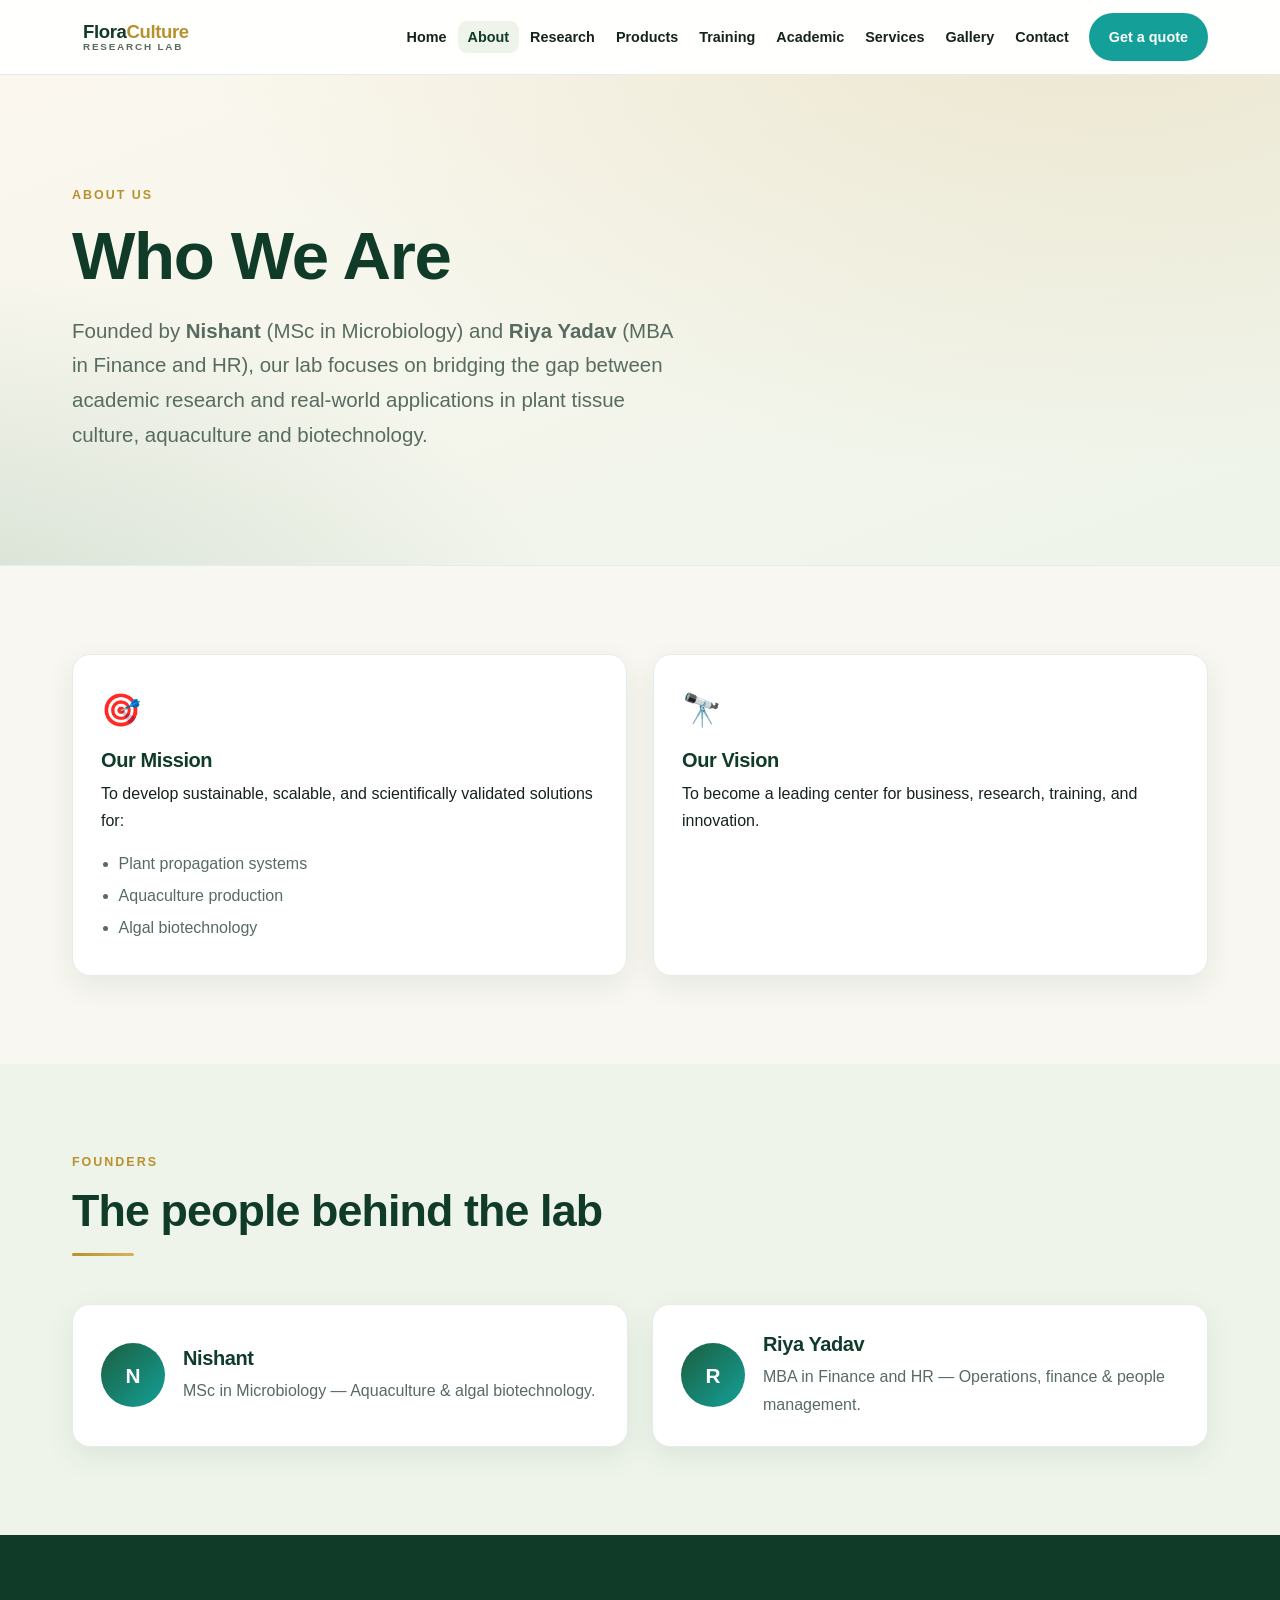
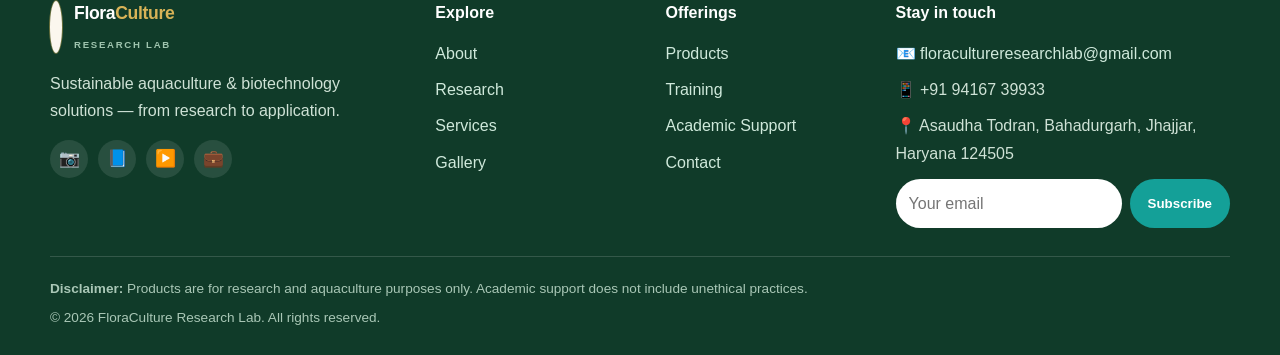
==== about.html @ 86d14cd9 "Updated home page with carousel" ====
<!doctype html>
<html lang="en">
<head>
  <meta charset="utf-8" />
  <meta name="viewport" content="width=device-width, initial-scale=1" />
  <title>About — FloraCulture Research Lab</title>
  <meta name="description" content="Founded by Nishant (MSc Microbiology) and Riya Yadav (MBA in Finance and HR), FloraCulture Research Lab bridges academic research and real-world applications." />
  <link rel="icon" href="assets/img/favicon-64.png" type="image/png" />
  <link rel="apple-touch-icon" href="assets/img/apple-touch-icon.png" />
  <link rel="stylesheet" href="assets/css/styles.css" />
</head>
<body>
  <a class="skip-link" href="#main">Skip to content</a>

  <header class="site-header">
    <div class="container nav">
      <a class="brand" href="index.html">
        <img class="brand-logo" src="assets/img/logo-mark.png" alt="" />
        <span class="brand-text">
          <span class="bt-name">Flora<em>Culture</em></span>
          <span class="bt-sub">Research Lab</span>
        </span>
      </a>
      <div class="nav-right">
        <ul class="nav-links" id="nav-links">
          <li><a href="index.html">Home</a></li>
          <li><a class="active" href="about.html">About</a></li>
          <li><a href="research.html">Research</a></li>
          <li><a href="products.html">Products</a></li>
          <li><a href="training.html">Training</a></li>
          <li><a href="academic.html">Academic</a></li>
          <li><a href="services.html">Services</a></li>
          <li><a href="gallery.html">Gallery</a></li>
          <li><a href="contact.html">Contact</a></li>
        </ul>
        <a class="btn nav-cta" href="contact.html?subject=Services%20inquiry">Get a quote</a>
        <button class="nav-toggle" aria-label="Toggle menu" aria-expanded="false" aria-controls="nav-links">☰</button>
      </div>
    </div>
  </header>

  <main id="main">
    <section class="hero">
      <div class="container">
        <p class="eyebrow">About Us</p>
        <h1>Who We Are</h1>
        <p class="lead">
          Founded by <strong>Nishant</strong> (MSc in Microbiology) and <strong>Riya Yadav</strong> (MBA in Finance and HR),
          our lab focuses on bridging the gap between academic research and real-world applications
          in plant tissue culture, aquaculture and biotechnology.
        </p>
      </div>
    </section>

    <section class="section">
      <div class="container">
        <div class="grid cols-2">
          <div class="card">
            <div class="ico">🎯</div>
            <h3>Our Mission</h3>
            <p>To develop sustainable, scalable, and scientifically validated solutions for:</p>
            <ul>
              <li>Plant propagation systems</li>
              <li>Aquaculture production</li>
              <li>Algal biotechnology</li>
            </ul>
          </div>
          <div class="card">
            <div class="ico">🔭</div>
            <h3>Our Vision</h3>
            <p>To become a leading center for business, research, training, and innovation.</p>
          </div>
        </div>
      </div>
    </section>

    <section class="section alt">
      <div class="container">
        <div class="section-head"><p class="eyebrow">Founders</p><h2>The people behind the lab</h2></div>
        <div class="founders">
          <div class="card founder">
            <div class="avatar">N</div>
            <div><h3 class="mt0">Nishant</h3><p style="margin:0;color:var(--muted)">MSc in Microbiology — Aquaculture &amp; algal biotechnology.</p></div>
          </div>
          <div class="card founder">
            <div class="avatar">R</div>
            <div><h3 class="mt0">Riya Yadav</h3><p style="margin:0;color:var(--muted)">MBA in Finance and HR — Operations, finance &amp; people management.</p></div>
          </div>
        </div>
      </div>
    </section>
  </main>

  <footer class="site-footer">
    <div class="container footer-grid">
      <div>
        <a class="footer-logo" href="index.html">
          <img src="assets/img/logo-mark.png" alt="" />
          <span>
            <span class="bt-name">Flora<em>Culture</em></span><br />
            <span class="bt-sub">Research Lab</span>
          </span>
        </a>
        <p style="margin-top:14px;max-width:320px">Sustainable aquaculture &amp; biotechnology solutions — from research to application.</p>
        <div class="socials">
          <a href="#" aria-label="Instagram" title="Instagram">📷</a>
          <a href="#" aria-label="Facebook" title="Facebook">📘</a>
          <a href="#" aria-label="YouTube" title="YouTube">▶️</a>
          <a href="#" aria-label="LinkedIn" title="LinkedIn">💼</a>
        </div>
      </div>
      <div>
        <h4>Explore</h4>
        <ul>
          <li><a href="about.html">About</a></li>
          <li><a href="research.html">Research</a></li>
          <li><a href="services.html">Services</a></li>
          <li><a href="gallery.html">Gallery</a></li>
        </ul>
      </div>
      <div>
        <h4>Offerings</h4>
        <ul>
          <li><a href="products.html">Products</a></li>
          <li><a href="training.html">Training</a></li>
          <li><a href="academic.html">Academic Support</a></li>
          <li><a href="contact.html">Contact</a></li>
        </ul>
      </div>
      <div>
        <h4>Stay in touch</h4>
        <ul>
          <li>📧 <a href="mailto:floracultureresearchlab@gmail.com">floracultureresearchlab@gmail.com</a></li>
          <li>📱 +91 94167 39933</li>
          <li>📍 Asaudha Todran, Bahadurgarh, Jhajjar, Haryana 124505</li>
        </ul>
        <form class="newsletter" onsubmit="return false">
          <input type="email" placeholder="Your email" aria-label="Email for newsletter" />
          <button type="submit">Subscribe</button>
        </form>
      </div>
    </div>
    <div class="container disclaimer">
      <p><strong>Disclaimer:</strong> Products are for research and aquaculture purposes only. Academic support does not include unethical practices.</p>
      <p>© <span id="year">2026</span> FloraCulture Research Lab. All rights reserved.</p>
    </div>
  </footer>

  <script src="assets/js/main.js"></script>
</body>
</html>
---- assets/css/styles.css ----
/* FloraCulture Research Lab — shared stylesheet.
   Theme driven by CSS custom properties below — change colors in one place. */

:root {
  --green: #1b5e3f;
  --green-dark: #103b29;
  --teal: #14a098;
  --teal-dark: #0b6e70;
  --lime: #7fb069;
  --gold: #b8912f;
  --gold-light: #d8b357;
  --cream: #fbf7ee;
  --sand: #f8f7f1;
  --card: #ffffff;
  --ink: #16221c;
  --muted: #586b60;
  --line: #e4ede7;
  --accent-soft: #eef4ea;
  --shadow: 0 10px 30px rgba(16, 59, 41, .08);
  --shadow-lg: 0 24px 60px rgba(16, 59, 41, .14);
  --radius: 18px;
  --radius-pill: 999px;
  --maxw: 1180px;
  --font: -apple-system, BlinkMacSystemFont, "Segoe UI", Roboto, Helvetica, Arial,
    "Apple Color Emoji", "Segoe UI Emoji", sans-serif;
}

* { box-sizing: border-box; }
html { scroll-behavior: smooth; }
body {
  margin: 0; font-family: var(--font); color: var(--ink); background: var(--sand);
  line-height: 1.7; -webkit-font-smoothing: antialiased;
}
img { max-width: 100%; display: block; }
a { color: var(--teal-dark); }

h1, h2, h3 { line-height: 1.12; color: var(--green-dark); margin: 0 0 .5em; letter-spacing: -.02em; }
h1 { font-size: clamp(2.3rem, 5.5vw, 4.2rem); font-weight: 800; }
h2 { font-size: clamp(1.8rem, 3.6vw, 2.8rem); font-weight: 800; }
h3 { font-size: 1.25rem; font-weight: 700; }
p { margin: 0 0 1rem; }

.container { width: 100%; max-width: var(--maxw); margin: 0 auto; padding: 0 22px; }

/* ---------- Header / Nav ---------- */
.site-header {
  position: sticky; top: 0; z-index: 50;
  background: rgba(255,255,255,.9); backdrop-filter: saturate(180%) blur(10px);
  border-bottom: 1px solid var(--line);
}
.nav { display: flex; align-items: center; justify-content: space-between; min-height: 74px; gap: 16px; }
.brand { min-width: 0; }
.brand-text { min-width: 0; }
.brand { display: flex; align-items: center; gap: 11px; font-weight: 800;
  color: var(--green-dark); text-decoration: none; font-size: 1.2rem; letter-spacing: -.02em; }
.brand .logo {
  width: 38px; height: 38px; border-radius: 11px;
  background: linear-gradient(135deg, var(--green), var(--teal));
  display: grid; place-items: center; color: #fff; font-size: 1.2rem;
}
.brand-logo { height: 54px; width: auto; display: block; flex: none; }
.brand-text { display: flex; flex-direction: column; line-height: 1.05; }
.brand-text .bt-name { font-size: 1.16rem; font-weight: 800; color: var(--green-dark); letter-spacing: -.02em; }
.brand-text .bt-name em { font-style: normal; color: var(--gold); }
.brand-text .bt-sub { font-size: .62rem; font-weight: 700; letter-spacing: .18em;
  text-transform: uppercase; color: var(--muted); }
@media (max-width: 560px) {
  .brand-logo { height: 44px; }
  .brand-text .bt-name { font-size: 1rem; }
  .brand-text .bt-sub { font-size: .56rem; letter-spacing: .14em; }
}
@media (max-width: 380px) { .brand-text { display: none; } }
.footer-logo { display: flex; align-items: center; gap: 12px; text-decoration: none; }
.footer-logo img { height: 52px; width: auto; display: block; flex: none;
  background: var(--cream); border-radius: 50%; padding: 6px;
  box-shadow: 0 0 0 1px rgba(216,179,87,.45); }
.footer-logo .bt-name { font-size: 1.1rem; font-weight: 800; color: #fff; letter-spacing: -.02em; }
.footer-logo .bt-name em { font-style: normal; color: var(--gold-light); }
.footer-logo .bt-sub { font-size: .6rem; font-weight: 700; letter-spacing: .18em;
  text-transform: uppercase; color: #9fc4ae; }
.nav-right { display: flex; align-items: center; gap: 10px; flex-wrap: nowrap; }
.nav-links { display: flex; align-items: center; gap: 1px; list-style: none; margin: 0; padding: 0;
  flex-wrap: nowrap; white-space: nowrap; }
.nav-links a {
  text-decoration: none; color: var(--ink); font-weight: 600; font-size: .9rem;
  padding: 8px 10px; border-radius: 9px;
}
.nav-links a:hover { background: var(--accent-soft); color: var(--green-dark); }
.nav-links a.active { color: var(--green-dark); background: var(--accent-soft); }
.btn.nav-cta { display: inline-flex; padding: 10px 18px; font-size: .9rem; white-space: nowrap; }
.nav-toggle {
  display: none; border: 1px solid var(--line); background: #fff; border-radius: 10px;
  padding: 9px 11px; font-size: 1.2rem; cursor: pointer; line-height: 1;
}
@media (max-width: 1080px) {
  .nav-toggle { display: block; order: 3; }
  .nav-right { gap: 8px; }
  .btn.nav-cta, .nav-cta { display: none; }
  .nav-links {
    display: none; position: absolute; left: 0; right: 0; top: 100%;
    flex-direction: column; align-items: stretch; gap: 0;
    background: #fff; border-bottom: 1px solid var(--line); padding: 8px 16px 16px;
  }
  .nav-links.open { display: flex; }
  .nav-links a { padding: 12px 8px; }
  .site-header { position: relative; }
}

/* ---------- Buttons ---------- */
.btn, .btn-outline {
  display: inline-flex; align-items: center; gap: 8px; text-decoration: none; font-weight: 700;
  padding: 14px 26px; border-radius: var(--radius-pill); cursor: pointer; border: 2px solid transparent;
  transition: transform .1s ease, box-shadow .18s ease, background .18s ease; font-size: 1rem;
}
.btn { background: var(--teal); color: #fff; }
.btn:hover { background: var(--teal-dark); transform: translateY(-2px); box-shadow: var(--shadow); }
.btn-outline { background: #fff; color: var(--green-dark); border-color: var(--line); }
.btn-outline:hover { background: var(--accent-soft); border-color: var(--teal); }
.btn-row { display: flex; flex-wrap: wrap; gap: 14px; margin-top: 12px; }
.arrow-link { font-weight: 700; text-decoration: none; color: var(--teal-dark); display: inline-flex; gap: 6px; align-items: center; }
.arrow-link:hover { gap: 10px; }

/* ---------- Sections ---------- */
.section { padding: 88px 0; }
.section.tight { padding: 56px 0; }
.section.alt { background: var(--accent-soft); }
.section.dark { background: var(--green-dark); color: #d9ece2; }
.section.dark h2, .section.dark h3 { color: #fff; }
.section-head { max-width: 760px; margin-bottom: 48px; }
.section-head h2::after {
  content: ""; display: block; width: 62px; height: 3px; border-radius: 2px;
  margin-top: 18px; background: linear-gradient(90deg, var(--gold), var(--gold-light));
}
.section-head.center h2::after { margin-left: auto; margin-right: auto; }
.section.dark .section-head h2::after { background: linear-gradient(90deg, var(--gold-light), var(--lime)); }
.section-head.center { margin-left: auto; margin-right: auto; text-align: center; }
.eyebrow { text-transform: uppercase; letter-spacing: .16em; font-size: .78rem;
  font-weight: 800; color: var(--gold); margin: 0 0 12px; }

/* ---------- Hero ---------- */
.hero {
  position: relative; overflow: hidden;
  background:
    radial-gradient(900px 500px at 85% -20%, rgba(184,145,47,.16), transparent),
    radial-gradient(700px 400px at -10% 120%, rgba(27,94,63,.16), transparent),
    linear-gradient(160deg, var(--cream) 0%, var(--accent-soft) 100%);
  padding: 110px 0 96px; border-bottom: 1px solid var(--line);
}
.hero h1 { margin-bottom: .3em; max-width: 16ch; }
.hero .lead { font-size: 1.28rem; color: var(--muted); max-width: 620px; }
.pill-row { display: flex; flex-wrap: wrap; gap: 10px; margin: 26px 0; }
.pill { background: #fff; border: 1px solid var(--line); border-radius: var(--radius-pill);
  padding: 9px 16px; font-weight: 600; font-size: .92rem; box-shadow: var(--shadow); }
.page-hero { padding: 84px 0 64px; }
.page-hero h1 { max-width: none; }

/* Photo hero (TiCi-style): add class="hero photo" + drop assets/img/hero.jpg.
   Full-bleed image, dark overlay, white text. */
.hero.photo {
  background:
    linear-gradient(180deg, rgba(8,30,20,.55), rgba(8,30,20,.75)),
    url("../img/hero.jpg") center/cover no-repeat;
  border-bottom: 0;
}
.hero.photo h1, .hero.photo .eyebrow { color: #fff; }
.hero.photo .lead { color: #e7f3ec; }
.hero.photo .pill { background: rgba(255,255,255,.14); border-color: rgba(255,255,255,.25); color: #fff; }
.hero.photo .btn-outline { background: transparent; color: #fff; border-color: rgba(255,255,255,.6); }
.hero.photo .btn-outline:hover { background: rgba(255,255,255,.14); }

/* ---------- Stats band ---------- */
.stats { display: grid; grid-template-columns: repeat(4, 1fr); gap: 24px; }
@media (max-width: 700px) { .stats { grid-template-columns: repeat(2, 1fr); } }
.stat { text-align: center; }
.stat .num { font-size: clamp(2.2rem, 5vw, 3.4rem); font-weight: 800; color: var(--teal);
  letter-spacing: -.03em; line-height: 1; }
.section.dark .stat .num { color: var(--lime); }
.stat .label { font-weight: 600; color: var(--muted); margin-top: 8px; }
.section.dark .stat .label { color: #bcd6c8; }

/* ---------- Cards / Grid ---------- */
.grid { display: grid; gap: 26px; }
.grid.cols-2 { grid-template-columns: repeat(2, 1fr); }
.grid.cols-3 { grid-template-columns: repeat(3, 1fr); }
.grid.cols-4 { grid-template-columns: repeat(4, 1fr); }
@media (max-width: 920px) { .grid.cols-3, .grid.cols-4 { grid-template-columns: repeat(2, 1fr); } }
@media (max-width: 600px) { .grid.cols-2, .grid.cols-3, .grid.cols-4 { grid-template-columns: 1fr; } }

.card {
  background: var(--card); border: 1px solid var(--line); border-radius: var(--radius);
  padding: 28px; box-shadow: var(--shadow); height: 100%;
  transition: transform .15s ease, box-shadow .2s ease;
}
.card.lift:hover { transform: translateY(-6px); box-shadow: var(--shadow-lg); }
.card .ico { font-size: 2rem; margin-bottom: 12px; }
.card h3 { margin-bottom: .4em; }
.card ul { margin: .5rem 0 0; padding-left: 1.1rem; color: var(--muted); }
.card ul li { margin-bottom: 5px; }
.card .arrow-link { margin-top: 14px; }

/* Media card (image/gradient top) */
.media-card { padding: 0; overflow: hidden; }
.media-card .thumb {
  aspect-ratio: 16/10; display: grid; place-items: center; font-size: 2.4rem;
  background: linear-gradient(135deg, #d7f0e3, #c3e8dd);
}
.media-card .thumb.v2 { background: linear-gradient(135deg, #d9efd0, #bfe6d6); }
.media-card .thumb.v3 { background: linear-gradient(135deg, #cdeae6, #d8efd5); }
.media-card img.thumb { width: 100%; object-fit: cover; }
.media-card .body { padding: 22px 24px 26px; }

/* Split section: image beside text (TiCi-style) */
.split { display: grid; grid-template-columns: 1fr 1fr; gap: 48px; align-items: center; }
@media (max-width: 820px) { .split { grid-template-columns: 1fr; gap: 28px; } }
.split img { width: 100%; border-radius: var(--radius); box-shadow: var(--shadow-lg); aspect-ratio: 4/3; object-fit: cover; }

/* ---------- Notes / callouts ---------- */
.note { background: #fff7e6; border: 1px solid #f2dca6; border-radius: 14px; padding: 18px 20px; color: #6b5410; }
.note.green { background: var(--accent-soft); border-color: var(--line); color: var(--green-dark); }

/* ---------- Founders ---------- */
.founders { display: grid; grid-template-columns: repeat(2, 1fr); gap: 24px; }
@media (max-width: 600px) { .founders { grid-template-columns: 1fr; } }
.founder { display: flex; gap: 18px; align-items: center; }
.avatar { flex: 0 0 64px; width: 64px; height: 64px; border-radius: 50%;
  background: linear-gradient(135deg, var(--green), var(--teal));
  color: #fff; display: grid; place-items: center; font-weight: 800; font-size: 1.3rem; }

/* ---------- Gallery ---------- */
.gallery-grid { display: grid; grid-template-columns: repeat(3, 1fr); gap: 16px; }
@media (max-width: 700px) { .gallery-grid { grid-template-columns: repeat(2, 1fr); } }
.tile { aspect-ratio: 4/3; border-radius: 16px; border: 1px solid var(--line);
  background: linear-gradient(135deg, #eef7f1, #dff0ea);
  display: grid; place-items: center; color: var(--green-dark); font-weight: 700;
  text-align: center; padding: 12px; }

/* ---------- Testimonials carousel ---------- */
.carousel { position: relative; }
.carousel-track { display: flex; gap: 24px; overflow-x: auto; scroll-snap-type: x mandatory;
  padding: 6px 2px 18px; scrollbar-width: none; }
.carousel-track::-webkit-scrollbar { display: none; }
.quote { scroll-snap-align: start; flex: 0 0 clamp(280px, 80%, 420px);
  background: #fff; border: 1px solid var(--line); border-radius: var(--radius);
  padding: 28px; box-shadow: var(--shadow); }
.quote p { font-size: 1.05rem; }
.quote .who { display: flex; align-items: center; gap: 12px; margin-top: 16px; }
.quote .who .avatar { flex: 0 0 44px; width: 44px; height: 44px; font-size: 1rem; }
.quote .who b { display: block; color: var(--green-dark); }
.quote .who span { font-size: .88rem; color: var(--muted); }
.carousel-btns { display: flex; gap: 10px; margin-top: 8px; }
.carousel-btns button { width: 44px; height: 44px; border-radius: 50%; border: 1px solid var(--line);
  background: #fff; cursor: pointer; font-size: 1.1rem; color: var(--green-dark); }
.carousel-btns button:hover { background: var(--accent-soft); border-color: var(--teal); }

/* ---------- FAQ accordion ---------- */
.faq { max-width: 820px; margin: 0 auto; }
.faq-item { border: 1px solid var(--line); border-radius: 14px; background: #fff; margin-bottom: 14px; overflow: hidden; }
.faq-q { width: 100%; text-align: left; background: none; border: 0; cursor: pointer;
  padding: 20px 22px; font-size: 1.08rem; font-weight: 700; color: var(--green-dark);
  display: flex; justify-content: space-between; align-items: center; gap: 16px; }
.faq-q .chev { transition: transform .2s ease; flex: 0 0 auto; }
.faq-item.open .faq-q .chev { transform: rotate(180deg); }
.faq-a { max-height: 0; overflow: hidden; transition: max-height .25s ease; }
.faq-a div { padding: 0 22px 20px; color: var(--muted); }

/* ---------- Contact ---------- */
.contact-grid { display: grid; grid-template-columns: 1.2fr 1fr; gap: 36px; align-items: start; }
@media (max-width: 860px) { .contact-grid { grid-template-columns: 1fr; } }
.form-field { margin-bottom: 18px; }
.form-field label { display: block; font-weight: 600; margin-bottom: 7px; font-size: .92rem; }
.form-field input, .form-field select, .form-field textarea {
  width: 100%; padding: 13px 15px; border: 1px solid var(--line); border-radius: 12px;
  font: inherit; background: #fff; color: var(--ink); }
.form-field input:focus, .form-field select:focus, .form-field textarea:focus {
  outline: 3px solid rgba(20,160,152,.25); border-color: var(--teal); }
.form-field textarea { min-height: 140px; resize: vertical; }
.form-msg { margin-top: 12px; font-weight: 600; }
.contact-info p { margin-bottom: 16px; }
.wa-btn { background: #25d366; color: #073d22; }
.wa-btn:hover { background: #1fb858; }
.map-embed { width: 100%; aspect-ratio: 16/9; border: 1px solid var(--line); border-radius: 14px;
  background: var(--accent-soft); display: grid; place-items: center; color: var(--muted);
  text-align: center; padding: 16px; }

/* ---------- CTA band ---------- */
.cta-band { background: linear-gradient(135deg, var(--green-dark), var(--teal-dark)); color: #fff;
  border-radius: 24px; padding: 56px; text-align: center; }
.cta-band h2 { color: #fff; }
.cta-band p { color: #cfe9db; max-width: 560px; margin: 0 auto 24px; font-size: 1.1rem; }
@media (max-width: 600px) { .cta-band { padding: 40px 24px; } }

/* ---------- Focus & accessibility ---------- */
:focus-visible { outline: 3px solid rgba(20,160,152,.5); outline-offset: 2px; }
.skip-link { position: absolute; left: -999px; top: 0; background: #fff; padding: 10px 16px;
  border-radius: 0 0 8px 0; z-index: 100; }
.skip-link:focus { left: 0; }

/* ---------- Footer ---------- */
.site-footer { background: var(--green-dark); color: #cfe2d6; margin-top: 0; }
.site-footer a { color: #cfe9db; text-decoration: none; }
.site-footer a:hover { color: #fff; }
.footer-grid { display: grid; grid-template-columns: 1.8fr 1fr 1fr 1.4fr; gap: 36px; padding: 64px 0 28px; }
@media (max-width: 880px) { .footer-grid { grid-template-columns: 1fr 1fr; gap: 28px; } }
@media (max-width: 560px) { .footer-grid { grid-template-columns: 1fr; } }
.site-footer h4 { color: #fff; margin: 0 0 14px; font-size: 1rem; }
.site-footer ul { list-style: none; margin: 0; padding: 0; }
.site-footer ul li { margin-bottom: 9px; }
.socials { display: flex; gap: 10px; margin-top: 14px; }
.socials a { width: 38px; height: 38px; border-radius: 50%; background: rgba(255,255,255,.1);
  display: grid; place-items: center; font-size: 1.05rem; }
.socials a:hover { background: rgba(255,255,255,.22); }
.newsletter { display: flex; gap: 8px; margin-top: 12px; }
.newsletter input { flex: 1; padding: 11px 13px; border-radius: var(--radius-pill); border: 0; font: inherit; }
.newsletter button { border: 0; border-radius: var(--radius-pill); padding: 11px 18px; font-weight: 700;
  background: var(--teal); color: #fff; cursor: pointer; }
.newsletter button:hover { background: var(--lime); color: var(--green-dark); }
.disclaimer { border-top: 1px solid rgba(255,255,255,.15); padding: 20px 0; font-size: .85rem; color: #a9c7b6; }
.disclaimer p { margin: 0 0 6px; }

/* ---------- Utility ---------- */
.lead { font-size: 1.15rem; color: var(--muted); }
.mt0 { margin-top: 0; }
.center { text-align: center; }
.taglines { display: flex; flex-wrap: wrap; gap: 12px; justify-content: center; }
.tagline { font-style: italic; color: var(--green-dark); background: #fff;
  border: 1px solid var(--line); border-radius: var(--radius-pill); padding: 8px 18px; box-shadow: var(--shadow); }

/* ---------- Hero slider (home page) ---------- */
.hero-slider { position: relative; overflow: hidden; background: var(--green-dark); }
.hero-slider .slides { position: relative; height: clamp(420px, 62vh, 620px); }
.hero-slide {
  position: absolute; inset: 0; opacity: 0; transition: opacity .9s ease;
  pointer-events: none;
}
.hero-slide.is-active { opacity: 1; pointer-events: auto; }
.hero-slide img { width: 100%; height: 100%; object-fit: cover; }
.hero-slide::after {
  content: ""; position: absolute; inset: 0;
  background:
    linear-gradient(90deg, rgba(16,59,41,.88) 0%, rgba(16,59,41,.62) 42%, rgba(16,59,41,.28) 100%),
    linear-gradient(0deg, rgba(16,59,41,.62) 0%, rgba(16,59,41,0) 55%);
}
.hero-slide .slide-caption {
  position: absolute; z-index: 2; left: 0; right: 0; bottom: 0;
  padding: 0 22px 74px; max-width: var(--maxw); margin: 0 auto;
}
.hero-slide .slide-caption .sci {
  font-style: italic; font-size: clamp(1.6rem, 4vw, 2.9rem); font-weight: 800;
  color: #fff; margin: 0 0 6px; letter-spacing: -.02em; line-height: 1.1;
}
.hero-slide .slide-caption .common {
  color: var(--gold-light); font-weight: 700; font-size: .74rem;
  letter-spacing: .2em; text-transform: uppercase; margin: 0 0 10px;
}
.hero-slide .slide-caption .slide-note { color: #f0f7f2; max-width: 480px; margin: 0;
  font-size: 1.02rem; text-shadow: 0 1px 12px rgba(0,0,0,.45); }

.hero-slider .slider-nav {
  position: absolute; z-index: 3; top: 50%; transform: translateY(-50%);
  width: 46px; height: 46px; border-radius: 50%; cursor: pointer;
  border: 1px solid rgba(255,255,255,.45); background: rgba(16,59,41,.35);
  color: #fff; font-size: 1.15rem; display: grid; place-items: center;
  backdrop-filter: blur(6px); transition: background .2s, border-color .2s;
}
.hero-slider .slider-nav:hover { background: rgba(255,255,255,.22); border-color: #fff; }
.hero-slider .slider-nav.prev { left: 18px; }
.hero-slider .slider-nav.next { right: 18px; }

.hero-slider .slider-dots {
  position: absolute; z-index: 3; bottom: 26px; left: 0; right: 0;
  display: flex; justify-content: center; gap: 9px;
}
.hero-slider .slider-dots button {
  width: 30px; height: 4px; border: 0; border-radius: 999px; padding: 0; cursor: pointer;
  background: rgba(255,255,255,.35); transition: background .25s;
}
.hero-slider .slider-dots button[aria-current="true"] { background: var(--gold-light); }
@media (max-width: 560px) {
  .hero-slider .slides { height: clamp(340px, 56vh, 460px); }
  .hero-slide .slide-caption { padding-bottom: 62px; }
  .hero-slider .slider-nav { width: 38px; height: 38px; }
  .hero-slider .slider-nav.prev { left: 8px; }
  .hero-slider .slider-nav.next { right: 8px; }
}
@media (prefers-reduced-motion: reduce) { .hero-slide { transition: none; } }
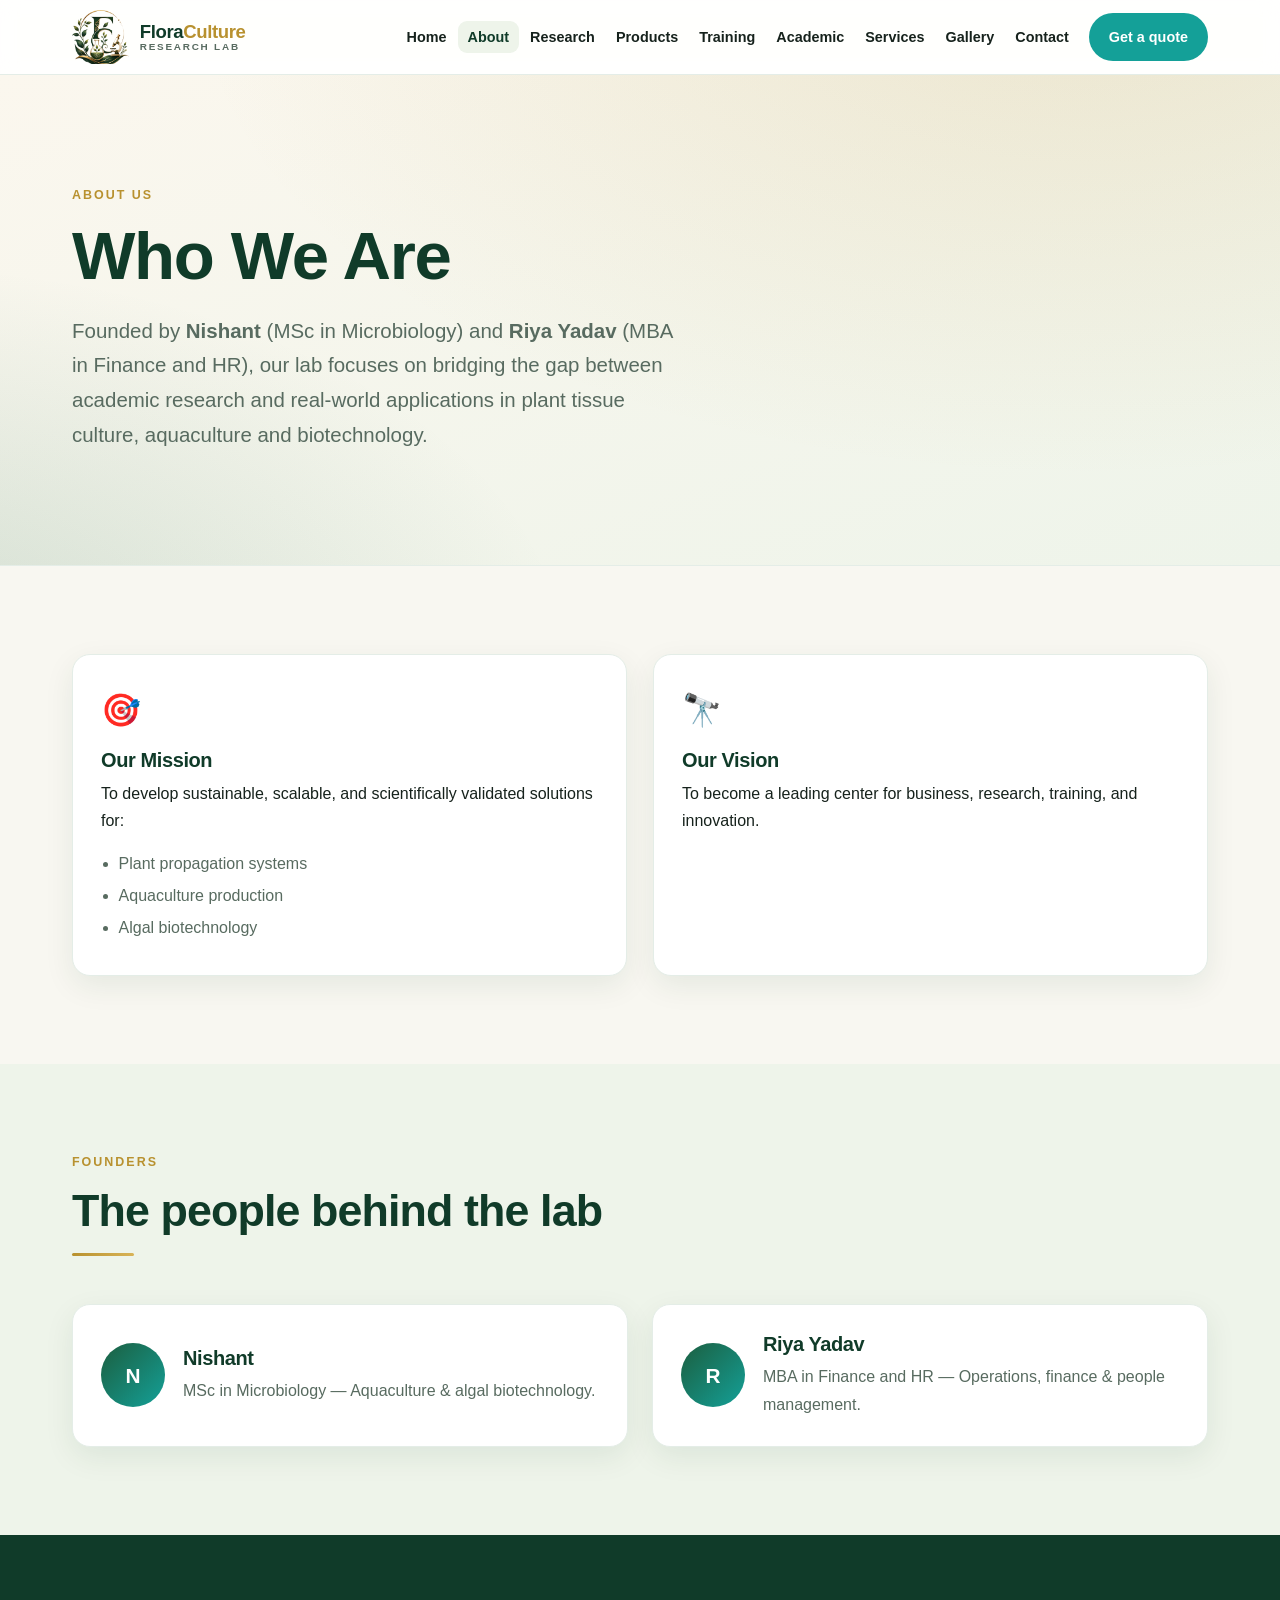
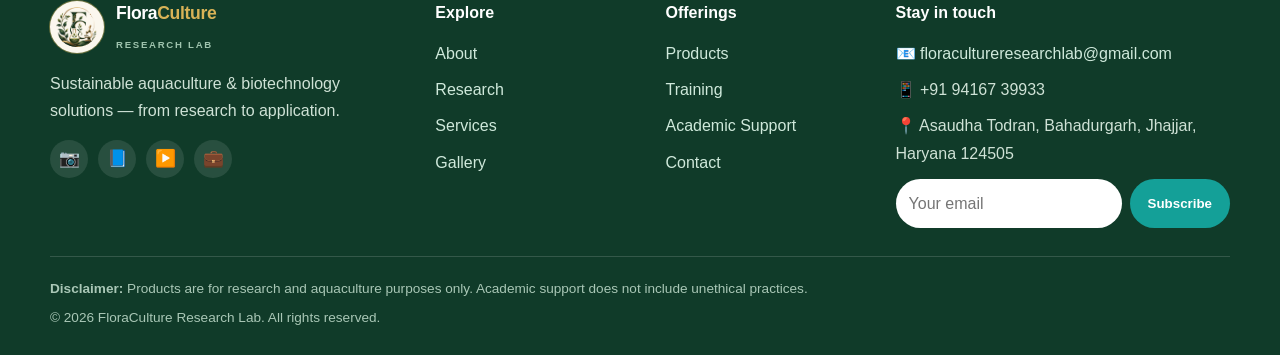
==== commit 25c37237: "Fixed carousal" ====
--- a/about.html
+++ b/about.html
@@ -7,7 +7,7 @@
   <meta name="description" content="Founded by Nishant (MSc Microbiology) and Riya Yadav (MBA in Finance and HR), FloraCulture Research Lab bridges academic research and real-world applications." />
   <link rel="icon" href="assets/img/favicon-64.png" type="image/png" />
   <link rel="apple-touch-icon" href="assets/img/apple-touch-icon.png" />
-  <link rel="stylesheet" href="assets/css/styles.css" />
+  <link rel="stylesheet" href="assets/css/styles.css?v=4" />
 </head>
 <body>
   <a class="skip-link" href="#main">Skip to content</a>
@@ -146,6 +146,6 @@
     </div>
   </footer>
 
-  <script src="assets/js/main.js"></script>
+  <script src="assets/js/main.js?v=4"></script>
 </body>
 </html>
--- a/assets/css/styles.css
+++ b/assets/css/styles.css
@@ -327,12 +327,13 @@
 
 /* ---------- Hero slider (home page) ---------- */
 .hero-slider { position: relative; overflow: hidden; background: var(--green-dark); }
-.hero-slider .slides { position: relative; height: clamp(420px, 62vh, 620px); }
-.hero-slide {
-  position: absolute; inset: 0; opacity: 0; transition: opacity .9s ease;
-  pointer-events: none;
-}
-.hero-slide.is-active { opacity: 1; pointer-events: auto; }
+/* Track slides sideways: the whole strip shifts by one slide width. */
+.hero-slider .slides {
+  display: flex; height: clamp(420px, 62vh, 620px);
+  transition: transform .62s cubic-bezier(.45, .05, .25, 1);
+  will-change: transform;
+}
+.hero-slide { position: relative; flex: 0 0 100%; width: 100%; height: 100%; }
 .hero-slide img { width: 100%; height: 100%; object-fit: cover; }
 .hero-slide::after {
   content: ""; position: absolute; inset: 0;
@@ -382,4 +383,4 @@
   .hero-slider .slider-nav.prev { left: 8px; }
   .hero-slider .slider-nav.next { right: 8px; }
 }
-@media (prefers-reduced-motion: reduce) { .hero-slide { transition: none; } }
+@media (prefers-reduced-motion: reduce) { .hero-slider .slides { transition: none; } }
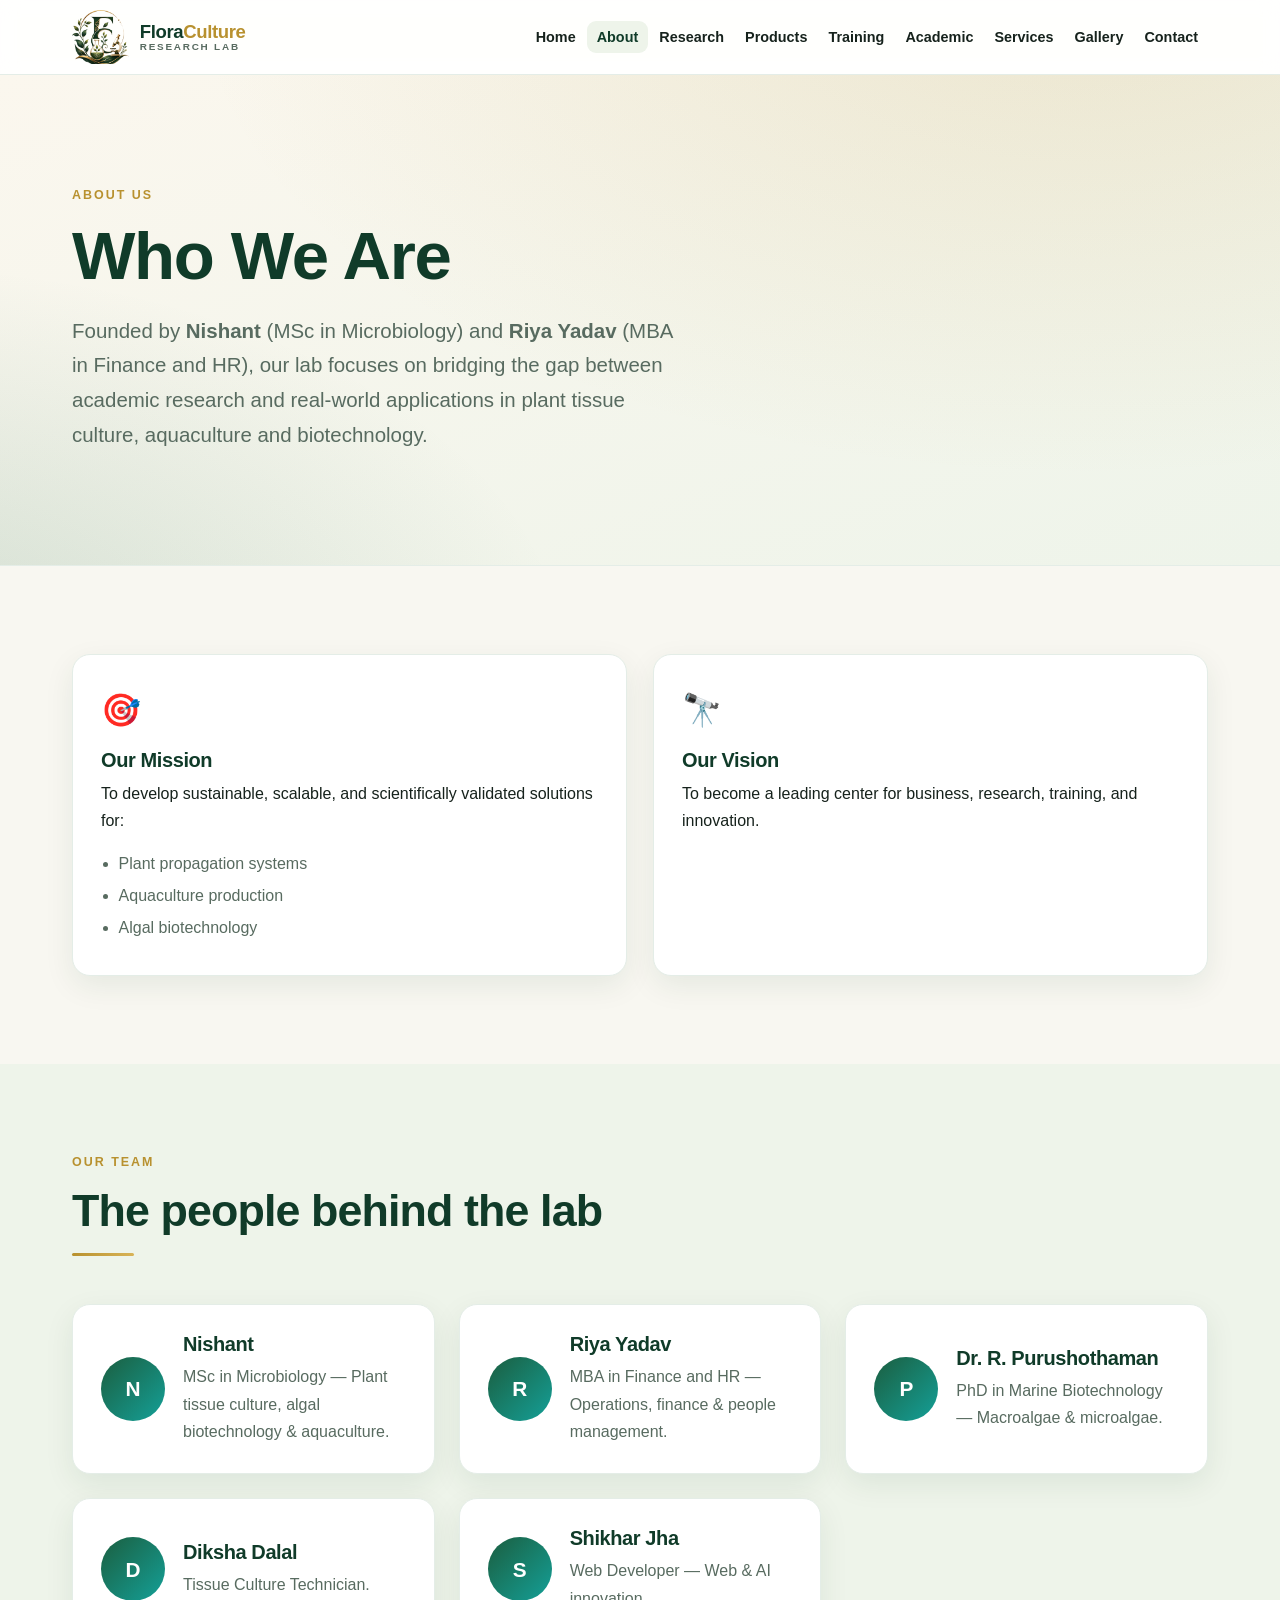
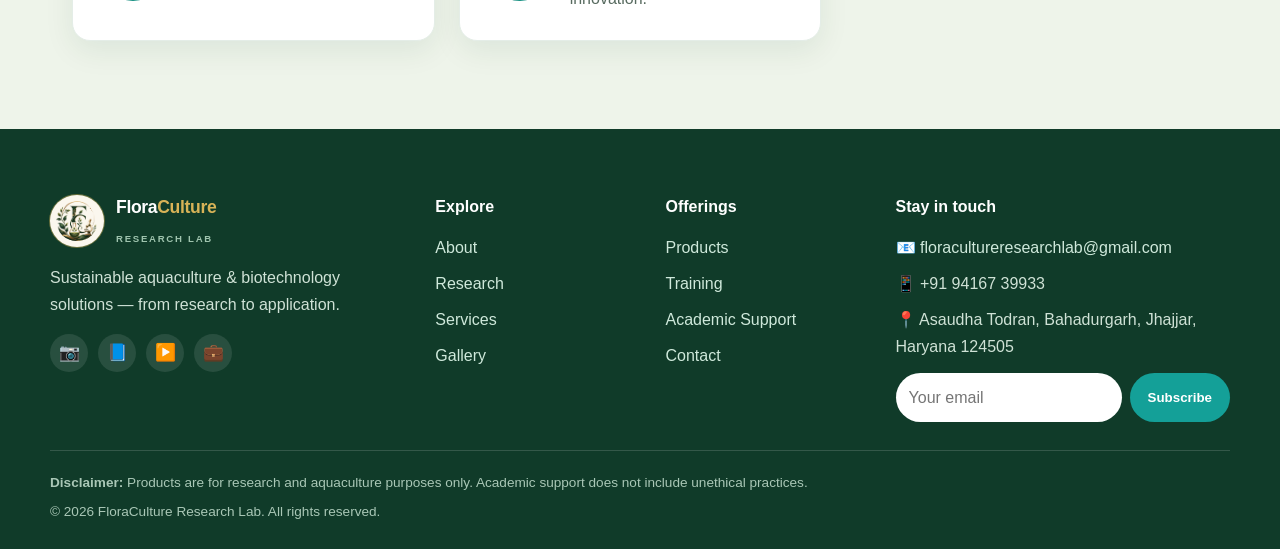
==== commit 7607d0e0: "Updated website with client provided image and content" ====
--- a/about.html
+++ b/about.html
@@ -7,7 +7,7 @@
   <meta name="description" content="Founded by Nishant (MSc Microbiology) and Riya Yadav (MBA in Finance and HR), FloraCulture Research Lab bridges academic research and real-world applications." />
   <link rel="icon" href="assets/img/favicon-64.png" type="image/png" />
   <link rel="apple-touch-icon" href="assets/img/apple-touch-icon.png" />
-  <link rel="stylesheet" href="assets/css/styles.css?v=4" />
+  <link rel="stylesheet" href="assets/css/styles.css?v=6" />
 </head>
 <body>
   <a class="skip-link" href="#main">Skip to content</a>
@@ -33,7 +33,6 @@
           <li><a href="gallery.html">Gallery</a></li>
           <li><a href="contact.html">Contact</a></li>
         </ul>
-        <a class="btn nav-cta" href="contact.html?subject=Services%20inquiry">Get a quote</a>
         <button class="nav-toggle" aria-label="Toggle menu" aria-expanded="false" aria-controls="nav-links">☰</button>
       </div>
     </div>
@@ -76,15 +75,27 @@
 
     <section class="section alt">
       <div class="container">
-        <div class="section-head"><p class="eyebrow">Founders</p><h2>The people behind the lab</h2></div>
+        <div class="section-head"><p class="eyebrow">Our Team</p><h2>The people behind the lab</h2></div>
         <div class="founders">
           <div class="card founder">
             <div class="avatar">N</div>
-            <div><h3 class="mt0">Nishant</h3><p style="margin:0;color:var(--muted)">MSc in Microbiology — Aquaculture &amp; algal biotechnology.</p></div>
+            <div><h3 class="mt0">Nishant</h3><p style="margin:0;color:var(--muted)">MSc in Microbiology — Plant tissue culture, algal biotechnology &amp; aquaculture.</p></div>
           </div>
           <div class="card founder">
             <div class="avatar">R</div>
             <div><h3 class="mt0">Riya Yadav</h3><p style="margin:0;color:var(--muted)">MBA in Finance and HR — Operations, finance &amp; people management.</p></div>
+          </div>
+          <div class="card founder">
+            <div class="avatar">P</div>
+            <div><h3 class="mt0">Dr. R. Purushothaman</h3><p style="margin:0;color:var(--muted)">PhD in Marine Biotechnology — Macroalgae &amp; microalgae.</p></div>
+          </div>
+          <div class="card founder">
+            <div class="avatar">D</div>
+            <div><h3 class="mt0">Diksha Dalal</h3><p style="margin:0;color:var(--muted)">Tissue Culture Technician.</p></div>
+          </div>
+          <div class="card founder">
+            <div class="avatar">S</div>
+            <div><h3 class="mt0">Shikhar Jha</h3><p style="margin:0;color:var(--muted)">Web Developer — Web &amp; AI innovation.</p></div>
           </div>
         </div>
       </div>
@@ -146,6 +157,6 @@
     </div>
   </footer>
 
-  <script src="assets/js/main.js?v=4"></script>
+  <script src="assets/js/main.js?v=6"></script>
 </body>
 </html>
--- a/assets/css/styles.css
+++ b/assets/css/styles.css
@@ -219,7 +219,7 @@
 .note.green { background: var(--accent-soft); border-color: var(--line); color: var(--green-dark); }
 
 /* ---------- Founders ---------- */
-.founders { display: grid; grid-template-columns: repeat(2, 1fr); gap: 24px; }
+.founders { display: grid; grid-template-columns: repeat(auto-fit, minmax(320px, 1fr)); gap: 24px; }
 @media (max-width: 600px) { .founders { grid-template-columns: 1fr; } }
 .founder { display: flex; gap: 18px; align-items: center; }
 .avatar { flex: 0 0 64px; width: 64px; height: 64px; border-radius: 50%;
@@ -384,3 +384,27 @@
   .hero-slider .slider-nav.next { right: 8px; }
 }
 @media (prefers-reduced-motion: reduce) { .hero-slider .slides { transition: none; } }
+
+/* ---------- Facility tour ---------- */
+.facility-grid { display: grid; grid-template-columns: 1fr 1fr; gap: 30px; }
+@media (max-width: 780px) { .facility-grid { grid-template-columns: 1fr; gap: 24px; } }
+.facility { margin: 0; }
+.facility img {
+  width: 100%; aspect-ratio: 16/7; object-fit: cover;
+  border-radius: var(--radius); border: 1px solid rgba(216,179,87,.28);
+}
+.facility figcaption { padding: 16px 2px 0; }
+.facility .step {
+  display: inline-block; font-size: .68rem; font-weight: 800; letter-spacing: .2em;
+  text-transform: uppercase; color: var(--gold-light); margin-bottom: 8px;
+}
+.facility h3 { margin: 0 0 8px; }
+.facility p { margin: 0; color: #cfe2d6; font-size: .96rem; }
+.section.dark .section-head .lead { color: #cfe2d6; }
+
+/* ---------- Feedback form (home) ---------- */
+.feedback-form { max-width: 720px; margin: 0 auto; }
+.feedback-form .form-row { display: grid; grid-template-columns: 1fr 1fr; gap: 18px; }
+@media (max-width: 600px) { .feedback-form .form-row { grid-template-columns: 1fr; gap: 0; } }
+.feedback-form .btn-row { justify-content: center; margin-top: 18px; }
+.form-msg { margin-top: 12px; font-weight: 600; text-align: center; }
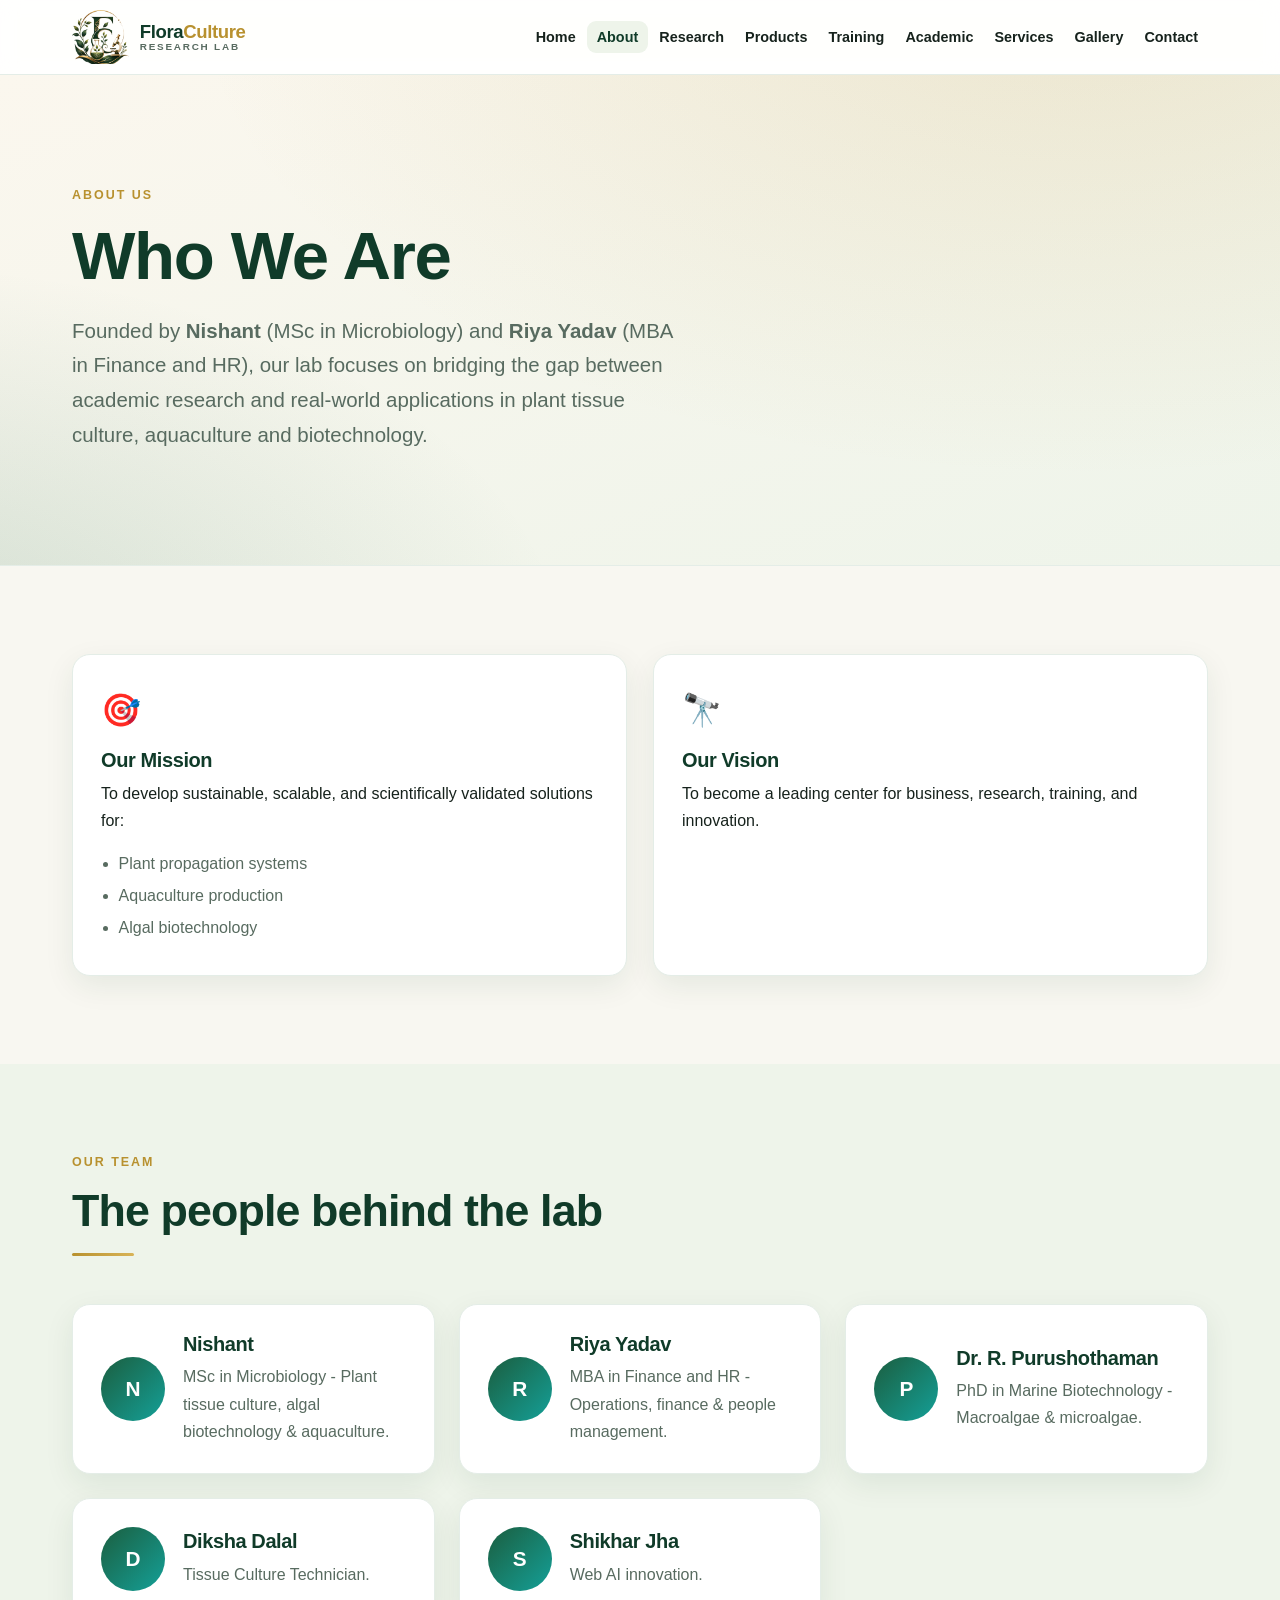
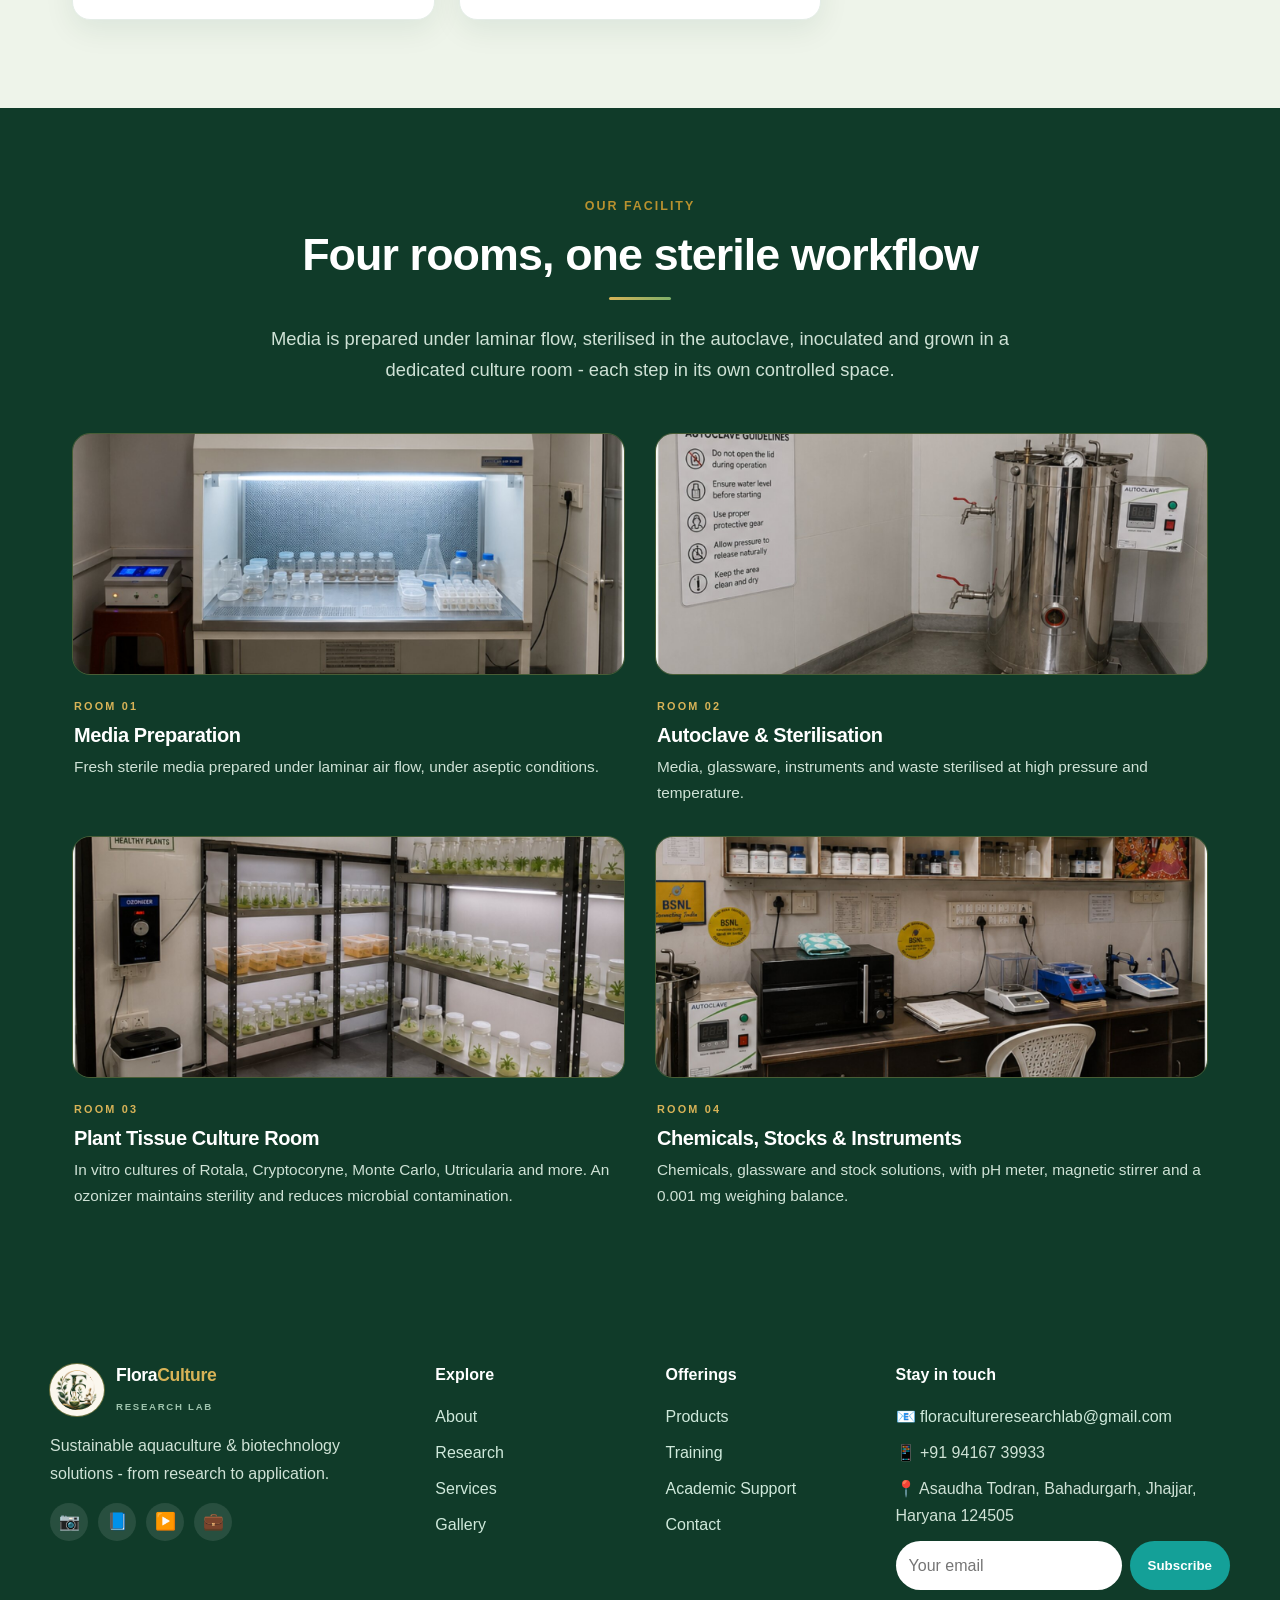
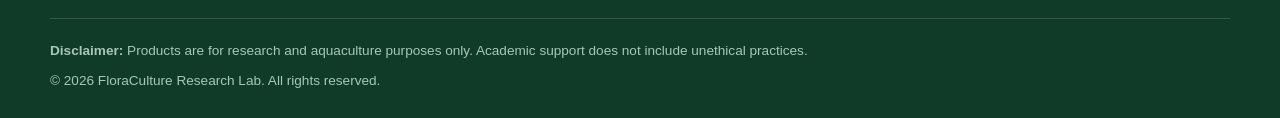
==== commit b957d1ed: "Refactored sections and removed m-dash" ====
--- a/about.html
+++ b/about.html
@@ -3,11 +3,11 @@
 <head>
   <meta charset="utf-8" />
   <meta name="viewport" content="width=device-width, initial-scale=1" />
-  <title>About — FloraCulture Research Lab</title>
+  <title>About - FloraCulture Research Lab</title>
   <meta name="description" content="Founded by Nishant (MSc Microbiology) and Riya Yadav (MBA in Finance and HR), FloraCulture Research Lab bridges academic research and real-world applications." />
   <link rel="icon" href="assets/img/favicon-64.png" type="image/png" />
   <link rel="apple-touch-icon" href="assets/img/apple-touch-icon.png" />
-  <link rel="stylesheet" href="assets/css/styles.css?v=6" />
+  <link rel="stylesheet" href="assets/css/styles.css?v=7" />
 </head>
 <body>
   <a class="skip-link" href="#main">Skip to content</a>
@@ -79,15 +79,15 @@
         <div class="founders">
           <div class="card founder">
             <div class="avatar">N</div>
-            <div><h3 class="mt0">Nishant</h3><p style="margin:0;color:var(--muted)">MSc in Microbiology — Plant tissue culture, algal biotechnology &amp; aquaculture.</p></div>
+            <div><h3 class="mt0">Nishant</h3><p style="margin:0;color:var(--muted)">MSc in Microbiology - Plant tissue culture, algal biotechnology &amp; aquaculture.</p></div>
           </div>
           <div class="card founder">
             <div class="avatar">R</div>
-            <div><h3 class="mt0">Riya Yadav</h3><p style="margin:0;color:var(--muted)">MBA in Finance and HR — Operations, finance &amp; people management.</p></div>
+            <div><h3 class="mt0">Riya Yadav</h3><p style="margin:0;color:var(--muted)">MBA in Finance and HR - Operations, finance &amp; people management.</p></div>
           </div>
           <div class="card founder">
             <div class="avatar">P</div>
-            <div><h3 class="mt0">Dr. R. Purushothaman</h3><p style="margin:0;color:var(--muted)">PhD in Marine Biotechnology — Macroalgae &amp; microalgae.</p></div>
+            <div><h3 class="mt0">Dr. R. Purushothaman</h3><p style="margin:0;color:var(--muted)">PhD in Marine Biotechnology - Macroalgae &amp; microalgae.</p></div>
           </div>
           <div class="card founder">
             <div class="avatar">D</div>
@@ -95,11 +95,59 @@
           </div>
           <div class="card founder">
             <div class="avatar">S</div>
-            <div><h3 class="mt0">Shikhar Jha</h3><p style="margin:0;color:var(--muted)">Web Developer — Web &amp; AI innovation.</p></div>
-          </div>
-        </div>
-      </div>
-    </section>
+            <div><h3 class="mt0">Shikhar Jha</h3><p style="margin:0;color:var(--muted)"> Web AI innovation.</p></div>
+          </div>
+        </div>
+      </div>
+    </section>
+    <!-- Facility tour -->
+    <section class="section dark">
+      <div class="container">
+        <div class="section-head center">
+          <p class="eyebrow">Our Facility</p>
+          <h2>Four rooms, one sterile workflow</h2>
+          <p class="lead" style="margin-top:14px">Media is prepared under laminar flow, sterilised in the autoclave, inoculated and grown
+            in a dedicated culture room - each step in its own controlled space.</p>
+        </div>
+        <div class="facility-grid">
+          <figure class="facility">
+            <img src="assets/img/lab-media-prep.jpg" alt="Laminar air flow cabinet with prepared media bottles" loading="lazy" />
+            <figcaption>
+              <span class="step">Room 01</span>
+              <h3>Media Preparation</h3>
+              <p>Fresh sterile media prepared under laminar air flow, under aseptic conditions.</p>
+            </figcaption>
+          </figure>
+          <figure class="facility">
+            <img src="assets/img/lab-autoclave-room.jpg" alt="Vertical autoclave unit with guidelines poster" loading="lazy" />
+            <figcaption>
+              <span class="step">Room 02</span>
+              <h3>Autoclave &amp; Sterilisation</h3>
+              <p>Media, glassware, instruments and waste sterilised at high pressure and temperature.</p>
+            </figcaption>
+          </figure>
+          <figure class="facility">
+            <img src="assets/img/lab-culture-room.jpg" alt="Grow room shelves filled with in vitro plant cultures" loading="lazy" />
+            <figcaption>
+              <span class="step">Room 03</span>
+              <h3>Plant Tissue Culture Room</h3>
+              <p>In vitro cultures of Rotala, Cryptocoryne, Monte Carlo, Utricularia and more. An ozonizer
+                maintains sterility and reduces microbial contamination.</p>
+            </figcaption>
+          </figure>
+          <figure class="facility">
+            <img src="assets/img/lab-chemicals-room.jpg" alt="Instrument bench with weighing balance, magnetic stirrer and chemical storage" loading="lazy" />
+            <figcaption>
+              <span class="step">Room 04</span>
+              <h3>Chemicals, Stocks &amp; Instruments</h3>
+              <p>Chemicals, glassware and stock solutions, with pH meter, magnetic stirrer and a
+                0.001 mg weighing balance.</p>
+            </figcaption>
+          </figure>
+        </div>
+      </div>
+    </section>
+
   </main>
 
   <footer class="site-footer">
@@ -112,7 +160,7 @@
             <span class="bt-sub">Research Lab</span>
           </span>
         </a>
-        <p style="margin-top:14px;max-width:320px">Sustainable aquaculture &amp; biotechnology solutions — from research to application.</p>
+        <p style="margin-top:14px;max-width:320px">Sustainable aquaculture &amp; biotechnology solutions - from research to application.</p>
         <div class="socials">
           <a href="#" aria-label="Instagram" title="Instagram">📷</a>
           <a href="#" aria-label="Facebook" title="Facebook">📘</a>
@@ -157,6 +205,6 @@
     </div>
   </footer>
 
-  <script src="assets/js/main.js?v=6"></script>
+  <script src="assets/js/main.js?v=7"></script>
 </body>
 </html>
--- a/assets/css/styles.css
+++ b/assets/css/styles.css
@@ -408,3 +408,17 @@
 @media (max-width: 600px) { .feedback-form .form-row { grid-template-columns: 1fr; gap: 0; } }
 .feedback-form .btn-row { justify-content: center; margin-top: 18px; }
 .form-msg { margin-top: 12px; font-weight: 600; text-align: center; }
+
+/* ---------- Home "where to next" router ---------- */
+.explore-grid { display: grid; grid-template-columns: repeat(3, 1fr); gap: 18px; }
+@media (max-width: 860px) { .explore-grid { grid-template-columns: repeat(2, 1fr); } }
+@media (max-width: 520px) { .explore-grid { grid-template-columns: 1fr; } }
+.explore-card {
+  display: flex; align-items: center; gap: 14px; text-decoration: none;
+  background: var(--card); border: 1px solid var(--line); border-radius: var(--radius);
+  padding: 18px 20px; color: var(--ink); transition: transform .12s ease, box-shadow .18s ease, border-color .18s ease;
+}
+.explore-card:hover { transform: translateY(-2px); box-shadow: var(--shadow); border-color: var(--gold-light); }
+.explore-card .ico { font-size: 1.6rem; flex: none; }
+.explore-card b { display: block; color: var(--green-dark); font-size: 1.02rem; margin-bottom: 2px; }
+.explore-card span span, .explore-card > span:last-child { font-size: .88rem; color: var(--muted); line-height: 1.45; }
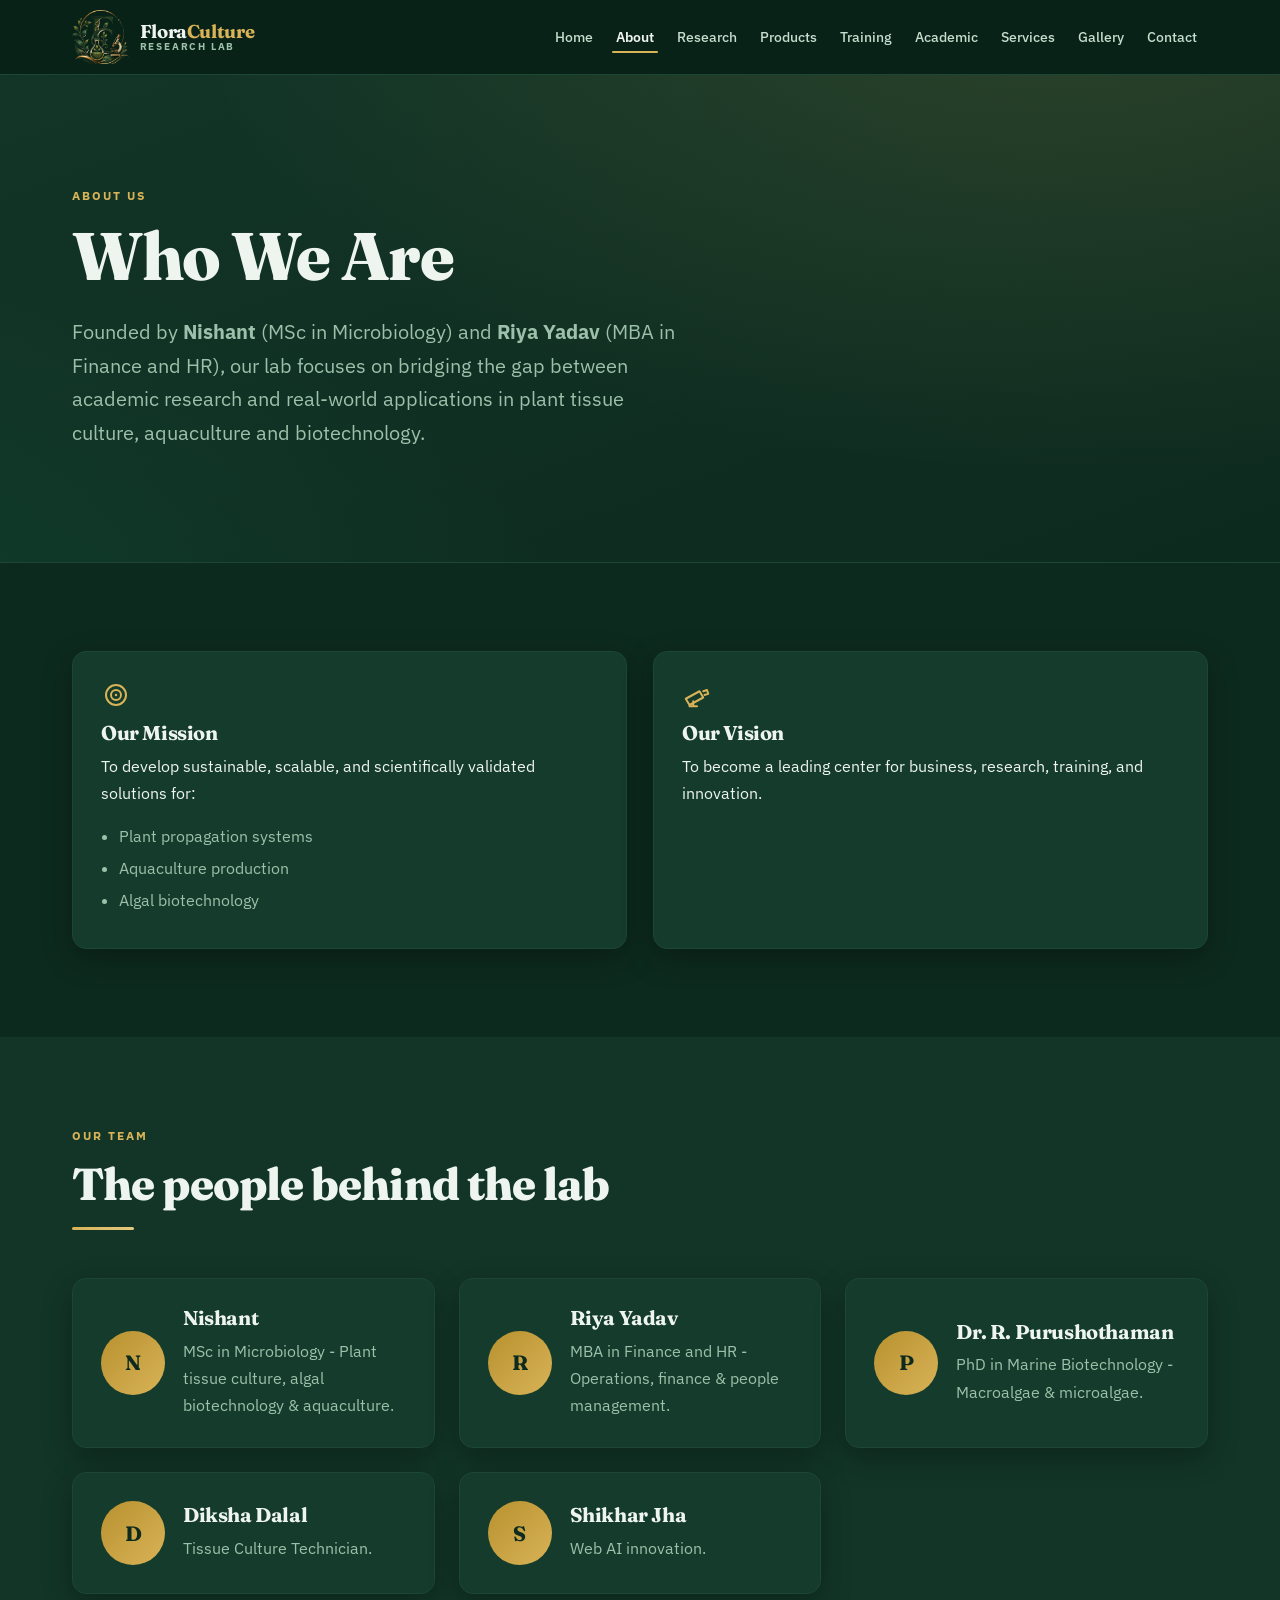
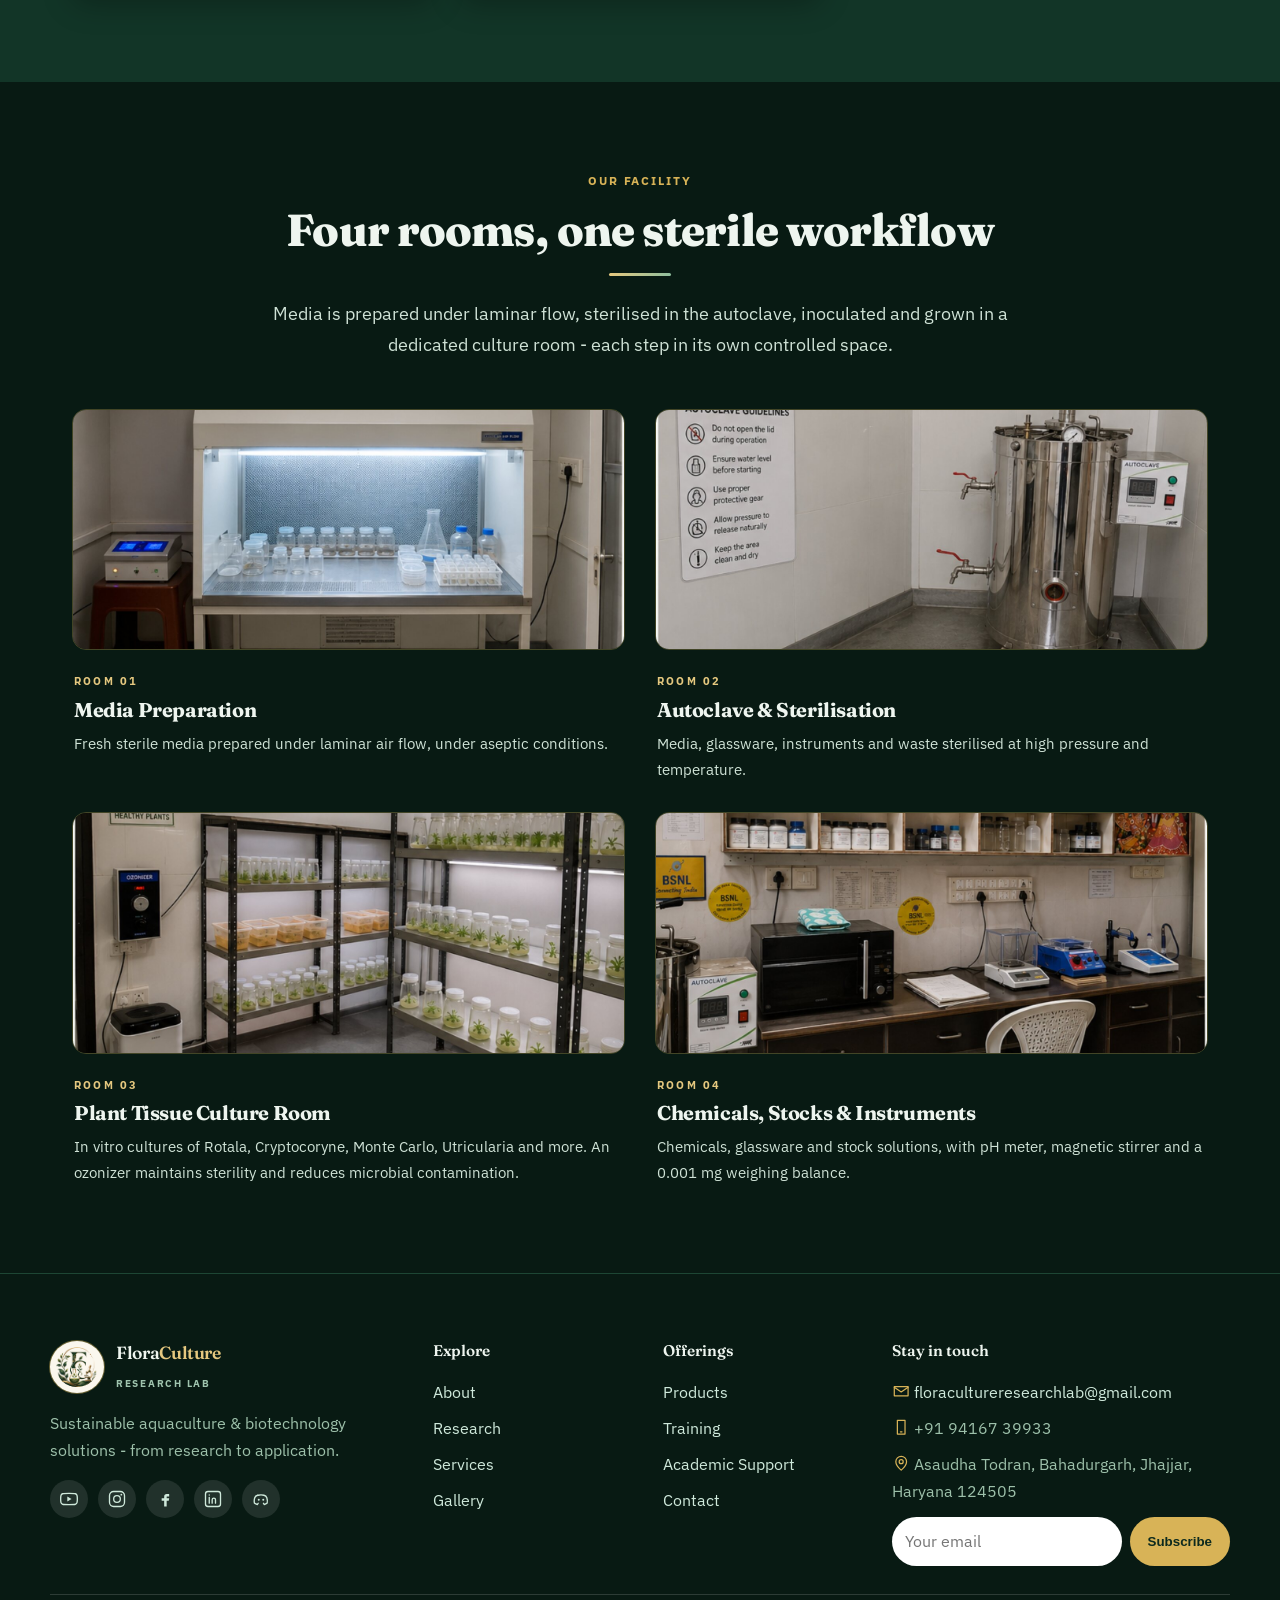
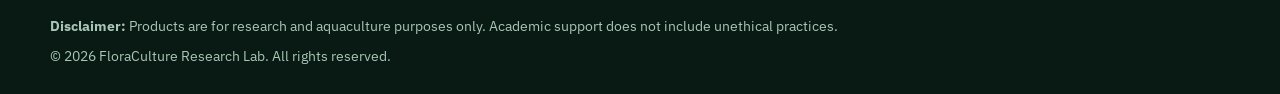
==== commit 6bff3192: "Updated theme and logo" ====
--- a/about.html
+++ b/about.html
@@ -7,9 +7,49 @@
   <meta name="description" content="Founded by Nishant (MSc Microbiology) and Riya Yadav (MBA in Finance and HR), FloraCulture Research Lab bridges academic research and real-world applications." />
   <link rel="icon" href="assets/img/favicon-64.png" type="image/png" />
   <link rel="apple-touch-icon" href="assets/img/apple-touch-icon.png" />
-  <link rel="stylesheet" href="assets/css/styles.css?v=7" />
+  <link rel="preconnect" href="https://fonts.googleapis.com" />
+  <link rel="preconnect" href="https://fonts.gstatic.com" crossorigin />
+  <link rel="stylesheet" href="https://fonts.googleapis.com/css2?family=Fraunces:opsz,wght@9..144,500;9..144,600;9..144,700&family=IBM+Plex+Sans:wght@400;500;600;700&display=swap" />
+  <link rel="stylesheet" href="assets/css/theme.css?v=1" />
+  <link rel="stylesheet" href="assets/css/styles.css?v=15" />
 </head>
 <body>
+<svg xmlns="http://www.w3.org/2000/svg" style="display:none" aria-hidden="true">
+<symbol id="i-leaf" viewBox="0 0 24 24" fill="none" stroke="currentColor" stroke-width="1.6" stroke-linecap="round" stroke-linejoin="round"><path d="M4 20c0-8 5-13 15-14 1 10-4 15-11 15H4zm3-2c3-4 6-6 9-7"/></symbol>
+<symbol id="i-fish" viewBox="0 0 24 24" fill="none" stroke="currentColor" stroke-width="1.6" stroke-linecap="round" stroke-linejoin="round"><path d="M22 12c-2.3 3.3-5.5 4.9-8.7 4.9S7 15.3 4.7 12C7 8.7 10.1 7.1 13.3 7.1S19.7 8.7 22 12z"/><path d="M4.7 12 1.6 8.6v6.8z"/><circle cx="17.2" cy="10.6" r=".9" fill="currentColor" stroke="none"/></symbol>
+<symbol id="i-wave" viewBox="0 0 24 24" fill="none" stroke="currentColor" stroke-width="1.6" stroke-linecap="round" stroke-linejoin="round"><path d="M2 9c2-2 4-2 6 0s4 2 6 0 4-2 6 0"/><path d="M2 14c2-2 4-2 6 0s4 2 6 0 4-2 6 0"/><path d="M2 19c2-2 4-2 6 0s4 2 6 0 4-2 6 0"/></symbol>
+<symbol id="i-herb" viewBox="0 0 24 24" fill="none" stroke="currentColor" stroke-width="1.6" stroke-linecap="round" stroke-linejoin="round"><path d="M12 21V8"/><path d="M12 12c0-3 2-5 6-5 0 3-2 5-6 5z"/><path d="M12 16c0-3-2-5-6-5 0 3 2 5 6 5z"/></symbol>
+<symbol id="i-coral" viewBox="0 0 24 24" fill="none" stroke="currentColor" stroke-width="1.6" stroke-linecap="round" stroke-linejoin="round"><path d="M12 21v-7"/><path d="M12 14c-1-3-4-4-4-8"/><path d="M12 14c1-3 4-4 4-8"/><path d="M8 6V3M16 6V3M12 9V4"/></symbol>
+<symbol id="i-microscope" viewBox="0 0 24 24" fill="none" stroke="currentColor" stroke-width="1.6" stroke-linecap="round" stroke-linejoin="round"><path d="M6 20h13"/><path d="M9 20a6 6 0 0 0 8-5"/><path d="M10 17l-2-3 5-3 2 3z"/><path d="M13 11l-2-3 2-1 2 3"/></symbol>
+<symbol id="i-flask" viewBox="0 0 24 24" fill="none" stroke="currentColor" stroke-width="1.6" stroke-linecap="round" stroke-linejoin="round"><path d="M10 3v6L5 18a2 2 0 0 0 2 3h10a2 2 0 0 0 2-3l-5-9V3"/><path d="M9 3h6"/><path d="M7.5 14h9"/></symbol>
+<symbol id="i-doc" viewBox="0 0 24 24" fill="none" stroke="currentColor" stroke-width="1.6" stroke-linecap="round" stroke-linejoin="round"><path d="M14 3H7a2 2 0 0 0-2 2v14a2 2 0 0 0 2 2h10a2 2 0 0 0 2-2V8z"/><path d="M14 3v5h5"/><path d="M9 13h6M9 17h6"/></symbol>
+<symbol id="i-build" viewBox="0 0 24 24" fill="none" stroke="currentColor" stroke-width="1.6" stroke-linecap="round" stroke-linejoin="round"><path d="M3 21h18"/><path d="M6 21V8l6-4 6 4v13"/><path d="M10 21v-6h4v6"/></symbol>
+<symbol id="i-cap" viewBox="0 0 24 24" fill="none" stroke="currentColor" stroke-width="1.6" stroke-linecap="round" stroke-linejoin="round"><path d="M12 4L2 9l10 5 10-5z"/><path d="M6 11v5c0 1 3 3 6 3s6-2 6-3v-5"/></symbol>
+<symbol id="i-clipboard" viewBox="0 0 24 24" fill="none" stroke="currentColor" stroke-width="1.6" stroke-linecap="round" stroke-linejoin="round"><path d="M9 4h6v3H9z"/><path d="M15 5h3a1 1 0 0 1 1 1v14a1 1 0 0 1-1 1H6a1 1 0 0 1-1-1V6a1 1 0 0 1 1-1h3"/><path d="M9 12h6M9 16h4"/></symbol>
+<symbol id="i-handshake" viewBox="0 0 24 24" fill="none" stroke="currentColor" stroke-width="1.6" stroke-linecap="round" stroke-linejoin="round"><path d="M2 12l4-4 4 3 3-1 4 3"/><path d="M22 12l-4 4-3-2"/><path d="M10 11l-2 3 2 2 2-2"/></symbol>
+<symbol id="i-target" viewBox="0 0 24 24" fill="none" stroke="currentColor" stroke-width="1.6" stroke-linecap="round" stroke-linejoin="round"><circle cx="12" cy="12" r="8"/><circle cx="12" cy="12" r="4"/><circle cx="12" cy="12" r="1" fill="currentColor" stroke="none"/></symbol>
+<symbol id="i-telescope" viewBox="0 0 24 24" fill="none" stroke="currentColor" stroke-width="1.6" stroke-linecap="round" stroke-linejoin="round"><path d="M3 15l11-6 3 5-11 6z"/><path d="M17 9l3-1 1 3-3 1"/><path d="M9 17v4M9 21H6M9 21h3"/></symbol>
+<symbol id="i-compass" viewBox="0 0 24 24" fill="none" stroke="currentColor" stroke-width="1.6" stroke-linecap="round" stroke-linejoin="round"><circle cx="12" cy="12" r="9"/><path d="M15 9l-2 6-4 2 2-6z"/></symbol>
+<symbol id="i-chart" viewBox="0 0 24 24" fill="none" stroke="currentColor" stroke-width="1.6" stroke-linecap="round" stroke-linejoin="round"><path d="M4 20V10M10 20V4M16 20v-7M22 20H2"/></symbol>
+<symbol id="i-pen" viewBox="0 0 24 24" fill="none" stroke="currentColor" stroke-width="1.6" stroke-linecap="round" stroke-linejoin="round"><path d="M4 20l4-1 10-10-3-3L5 16z"/><path d="M15 6l3 3"/></symbol>
+<symbol id="i-note" viewBox="0 0 24 24" fill="none" stroke="currentColor" stroke-width="1.6" stroke-linecap="round" stroke-linejoin="round"><path d="M5 4h14v16H5z"/><path d="M9 9h6M9 13h6M9 17h3"/></symbol>
+<symbol id="i-palette" viewBox="0 0 24 24" fill="none" stroke="currentColor" stroke-width="1.6" stroke-linecap="round" stroke-linejoin="round"><path d="M12 3a9 9 0 0 0 0 18c1 0 2-1 2-2s-1-2 0-3 3 0 4-1a8 8 0 0 0-6-12z"/><circle cx="8" cy="10" r="1" fill="currentColor" stroke="none"/><circle cx="12" cy="7" r="1" fill="currentColor" stroke="none"/><circle cx="16" cy="10" r="1" fill="currentColor" stroke="none"/></symbol>
+<symbol id="i-calendar" viewBox="0 0 24 24" fill="none" stroke="currentColor" stroke-width="1.6" stroke-linecap="round" stroke-linejoin="round"><path d="M4 6h16v15H4z"/><path d="M4 10h16M9 3v4M15 3v4"/></symbol>
+<symbol id="i-info" viewBox="0 0 24 24" fill="none" stroke="currentColor" stroke-width="1.6" stroke-linecap="round" stroke-linejoin="round"><circle cx="12" cy="12" r="9"/><path d="M12 11v5"/><circle cx="12" cy="8" r=".9" fill="currentColor" stroke="none"/></symbol>
+<symbol id="i-building" viewBox="0 0 24 24" fill="none" stroke="currentColor" stroke-width="1.6" stroke-linecap="round" stroke-linejoin="round"><path d="M4 21V4h10v17"/><path d="M14 21V9h6v12"/><path d="M7 8h4M7 12h4M7 16h4M17 13h1M17 17h1"/><path d="M2 21h20"/></symbol>
+<symbol id="i-camera" viewBox="0 0 24 24" fill="none" stroke="currentColor" stroke-width="1.6" stroke-linecap="round" stroke-linejoin="round"><path d="M3 8h4l2-2h6l2 2h4v12H3z"/><circle cx="12" cy="13" r="4"/></symbol>
+<symbol id="i-mail" viewBox="0 0 24 24" fill="none" stroke="currentColor" stroke-width="1.6" stroke-linecap="round" stroke-linejoin="round"><path d="M3 6h18v12H3z"/><path d="M3 7l9 6 9-6"/></symbol>
+<symbol id="i-phone" viewBox="0 0 24 24" fill="none" stroke="currentColor" stroke-width="1.6" stroke-linecap="round" stroke-linejoin="round"><path d="M7 3h10v18H7z"/><path d="M11 18h2"/></symbol>
+<symbol id="i-pin" viewBox="0 0 24 24" fill="none" stroke="currentColor" stroke-width="1.6" stroke-linecap="round" stroke-linejoin="round"><path d="M12 21s7-6 7-11a7 7 0 1 0-14 0c0 5 7 11 7 11z"/><circle cx="12" cy="10" r="2.6"/></symbol>
+<symbol id="i-chat" viewBox="0 0 24 24" fill="none" stroke="currentColor" stroke-width="1.6" stroke-linecap="round" stroke-linejoin="round"><path d="M21 12a8 8 0 0 1-8 8H7l-4 3 1-5a8 8 0 1 1 17-6z"/></symbol>
+<symbol id="i-link" viewBox="0 0 24 24" fill="none" stroke="currentColor" stroke-width="1.6" stroke-linecap="round" stroke-linejoin="round"><path d="M10 14a4 4 0 0 0 6 .5l2-2a4 4 0 0 0-6-6l-1 1"/><path d="M14 10a4 4 0 0 0-6-.5l-2 2a4 4 0 0 0 6 6l1-1"/></symbol>
+<symbol id="i-menu" viewBox="0 0 24 24" fill="none" stroke="currentColor" stroke-width="1.6" stroke-linecap="round" stroke-linejoin="round"><path d="M4 7h16M4 12h16M4 17h16"/></symbol>
+<symbol id="i-youtube" viewBox="0 0 24 24" fill="none" stroke="currentColor" stroke-width="1.6" stroke-linecap="round" stroke-linejoin="round"><path d="M22 12s0-3-.4-4.4a2.7 2.7 0 0 0-1.9-1.9C18.3 5.3 12 5.3 12 5.3s-6.3 0-7.7.4a2.7 2.7 0 0 0-1.9 1.9C2 9 2 12 2 12s0 3 .4 4.4a2.7 2.7 0 0 0 1.9 1.9c1.4.4 7.7.4 7.7.4s6.3 0 7.7-.4a2.7 2.7 0 0 0 1.9-1.9C22 15 22 12 22 12z"/><path d="M10 15V9l5 3z" fill="currentColor" stroke="none"/></symbol>
+<symbol id="i-instagram" viewBox="0 0 24 24" fill="none" stroke="currentColor" stroke-width="1.6" stroke-linecap="round" stroke-linejoin="round"><rect x="3" y="3" width="18" height="18" rx="5"/><circle cx="12" cy="12" r="4"/><circle cx="17.2" cy="6.8" r="1.1" fill="currentColor" stroke="none"/></symbol>
+<symbol id="i-facebook" viewBox="0 0 24 24" fill="none" stroke="currentColor" stroke-width="1.6" stroke-linecap="round" stroke-linejoin="round"><path d="M14 9h3V6h-3c-2 0-3 1.3-3 3.2V11H8v3h3v7h3v-7h2.5l.5-3H14V9.6c0-.4.2-.6.6-.6z" fill="currentColor" stroke="none"/></symbol>
+<symbol id="i-linkedin" viewBox="0 0 24 24" fill="none" stroke="currentColor" stroke-width="1.6" stroke-linecap="round" stroke-linejoin="round"><rect x="3" y="3" width="18" height="18" rx="3"/><path d="M7.5 10v7M7.5 7.2v.1M11 17v-4a2 2 0 0 1 4 0v4"/></symbol>
+<symbol id="i-discord" viewBox="0 0 24 24" fill="none" stroke="currentColor" stroke-width="1.6" stroke-linecap="round" stroke-linejoin="round"><path d="M8.5 7.5A13 13 0 0 1 12 7a13 13 0 0 1 3.5.5c2 .6 3 1.6 3.5 3 .7 2.2.8 4.6.4 6.4-.9.8-2.2 1.4-3.6 1.7l-.9-1.5"/><path d="M8.6 17.1l-.9 1.5c-1.4-.3-2.7-.9-3.6-1.7-.4-1.8-.3-4.2.4-6.4.5-1.4 1.5-2.4 3.5-3"/><circle cx="9.3" cy="13" r="1.2" fill="currentColor" stroke="none"/><circle cx="14.7" cy="13" r="1.2" fill="currentColor" stroke="none"/></symbol>
+</svg>
   <a class="skip-link" href="#main">Skip to content</a>
 
   <header class="site-header">
@@ -33,7 +73,7 @@
           <li><a href="gallery.html">Gallery</a></li>
           <li><a href="contact.html">Contact</a></li>
         </ul>
-        <button class="nav-toggle" aria-label="Toggle menu" aria-expanded="false" aria-controls="nav-links">☰</button>
+        <button class="nav-toggle" aria-label="Toggle menu" aria-expanded="false" aria-controls="nav-links"><svg class="ic" aria-hidden="true"><use href="#i-menu"/></svg></button>
       </div>
     </div>
   </header>
@@ -55,7 +95,7 @@
       <div class="container">
         <div class="grid cols-2">
           <div class="card">
-            <div class="ico">🎯</div>
+            <div class="ico"><svg class="ic" aria-hidden="true"><use href="#i-target"/></svg></div>
             <h3>Our Mission</h3>
             <p>To develop sustainable, scalable, and scientifically validated solutions for:</p>
             <ul>
@@ -65,7 +105,7 @@
             </ul>
           </div>
           <div class="card">
-            <div class="ico">🔭</div>
+            <div class="ico"><svg class="ic" aria-hidden="true"><use href="#i-telescope"/></svg></div>
             <h3>Our Vision</h3>
             <p>To become a leading center for business, research, training, and innovation.</p>
           </div>
@@ -162,10 +202,11 @@
         </a>
         <p style="margin-top:14px;max-width:320px">Sustainable aquaculture &amp; biotechnology solutions - from research to application.</p>
         <div class="socials">
-          <a href="#" aria-label="Instagram" title="Instagram">📷</a>
-          <a href="#" aria-label="Facebook" title="Facebook">📘</a>
-          <a href="#" aria-label="YouTube" title="YouTube">▶️</a>
-          <a href="#" aria-label="LinkedIn" title="LinkedIn">💼</a>
+          <a href="https://youtube.com/@floracultureresearchlab" target="_blank" rel="noopener noreferrer" aria-label="YouTube" title="YouTube"><svg class="ic soc" aria-hidden="true"><use href="#i-youtube"/></svg></a>
+          <a href="https://www.instagram.com/floracultureresearchlab" target="_blank" rel="noopener noreferrer" aria-label="Instagram" title="Instagram"><svg class="ic soc" aria-hidden="true"><use href="#i-instagram"/></svg></a>
+          <a href="https://www.facebook.com/share/1K1VH892jU/" target="_blank" rel="noopener noreferrer" aria-label="Facebook" title="Facebook"><svg class="ic soc" aria-hidden="true"><use href="#i-facebook"/></svg></a>
+          <a href="https://www.linkedin.com/in/floraculture-research-lab-23937442b" target="_blank" rel="noopener noreferrer" aria-label="LinkedIn" title="LinkedIn"><svg class="ic soc" aria-hidden="true"><use href="#i-linkedin"/></svg></a>
+          <a href="https://discord.gg/sw5f4sZqZ" target="_blank" rel="noopener noreferrer" aria-label="Discord" title="Discord"><svg class="ic soc" aria-hidden="true"><use href="#i-discord"/></svg></a>
         </div>
       </div>
       <div>
@@ -189,9 +230,9 @@
       <div>
         <h4>Stay in touch</h4>
         <ul>
-          <li>📧 <a href="mailto:floracultureresearchlab@gmail.com">floracultureresearchlab@gmail.com</a></li>
-          <li>📱 +91 94167 39933</li>
-          <li>📍 Asaudha Todran, Bahadurgarh, Jhajjar, Haryana 124505</li>
+          <li><svg class="ic" aria-hidden="true"><use href="#i-mail"/></svg> <a href="mailto:floracultureresearchlab@gmail.com">floracultureresearchlab@gmail.com</a></li>
+          <li><svg class="ic" aria-hidden="true"><use href="#i-phone"/></svg> +91 94167 39933</li>
+          <li><svg class="ic" aria-hidden="true"><use href="#i-pin"/></svg> Asaudha Todran, Bahadurgarh, Jhajjar, Haryana 124505</li>
         </ul>
         <form class="newsletter" onsubmit="return false">
           <input type="email" placeholder="Your email" aria-label="Email for newsletter" />
@@ -205,6 +246,6 @@
     </div>
   </footer>
 
-  <script src="assets/js/main.js?v=7"></script>
+  <script src="assets/js/main.js?v=13"></script>
 </body>
 </html>
--- a/assets/css/theme.css
+++ b/assets/css/theme.css
@@ -0,0 +1,131 @@
+/* ============================================================
+   FloraCulture Research Lab — theme palette
+   ------------------------------------------------------------
+   Every colour, radius and typeface the site uses is declared
+   here. styles.css contains structure only and reads these
+   variables, so a whole re-skin is a change to this file alone.
+
+   ACTIVE THEME: Deep Canopy.
+
+   To switch themes, add the theme's attribute to <html>, e.g.
+       <html lang="en" data-theme="herbarium">
+   Leaving it off gives you Deep Canopy.
+   ============================================================ */
+
+:root {
+  /* ---- Brand constants (from the logo — never change per theme) ---- */
+  --brand-green: #1b5e3f;
+  --brand-gold: #b8912f;
+
+  /* ---- Typography ---- */
+  --display: "Fraunces", Georgia, "Times New Roman", serif;
+  --font: "IBM Plex Sans", -apple-system, BlinkMacSystemFont, "Segoe UI", Roboto,
+    Helvetica, Arial, sans-serif;
+
+  /* ---- Geometry ---- */
+  --radius: 14px;
+  --radius-pill: 999px;
+  --maxw: 1180px;
+
+  /* ============ Deep Canopy (default) ============
+     Dark forest ground. Photographs glow against it and the
+     gold reads as metal rather than mustard. */
+
+  /* Surfaces, back to front */
+  --ground: #0d2a1e;     /* page background          */
+  --panel: #123527;      /* alternating sections     */
+  --card: #143b2b;       /* cards, inputs, tiles     */
+  --card-hi: #1a4735;    /* hover / emphasis         */
+  --deep: #081a13;       /* footer, feature bands    */
+  --line: #1d4634;       /* borders and rules        */
+
+  /* Text */
+  --ink: #eef5ef;        /* headings and body        */
+  --muted: #9dc0aa;      /* secondary text           */
+  --nav: #c6dccd;        /* nav links at rest        */
+
+  /* Accents */
+  --gold: #d8b357;       /* primary accent + buttons */
+  --gold-light: #e5c87f; /* hover                    */
+  --gold-deep: #b8912f;  /* on light surfaces        */
+  --on-gold: #0d2a1e;    /* text on a gold fill      */
+  --green: #1b5e3f;
+  --green-dark: #0a2118;
+  --teal: #17a07f;
+  --teal-dark: #0f6b4f;
+  --lime: #8fbf9e;
+  --cream: #fbf7ee;      /* logo plaque only         */
+
+  /* Aliases kept so older rules keep resolving */
+  --sand: var(--ground);
+  --accent-soft: var(--panel);
+
+  --shadow: 0 10px 30px rgba(0, 0, 0, .28);
+  --shadow-lg: 0 24px 60px rgba(0, 0, 0, .42);
+
+  /* Overlay used on photo captions and hero slides */
+  --overlay-strong: rgba(8, 26, 19, .88);
+  --overlay-soft: rgba(8, 26, 19, .28);
+}
+
+/* ============ Cream & Gold (the original light theme) ============ */
+:root[data-theme="cream"] {
+  --ground: #f8f7f1;
+  --panel: #eef4ea;
+  --card: #ffffff;
+  --card-hi: #e9f3ec;
+  --deep: #0a2118;
+  --line: #e4ede7;
+  --ink: #16221c;
+  --muted: #586b60;
+  --nav: #16221c;
+  --gold: #b8912f;
+  --gold-light: #d8b357;
+  --gold-deep: #96741f;
+  --on-gold: #ffffff;
+  --shadow: 0 10px 30px rgba(16, 59, 41, .08);
+  --shadow-lg: 0 24px 60px rgba(16, 59, 41, .14);
+  --display: -apple-system, BlinkMacSystemFont, "Segoe UI", Roboto, sans-serif;
+}
+
+/* ============ Herbarium (ivory botanical plate) ============ */
+:root[data-theme="herbarium"] {
+  --ground: #f3efe4;
+  --panel: #ede8d9;
+  --card: #f8f5ec;
+  --card-hi: #efe9d8;
+  --deep: #24301f;
+  --line: #ddd3ba;
+  --ink: #24301f;
+  --muted: #7d8b6a;
+  --nav: #4a5842;
+  --gold: #a8862c;
+  --gold-light: #c2a047;
+  --gold-deep: #8a6d1f;
+  --on-gold: #f8f5ec;
+  --shadow: 0 8px 24px rgba(36, 48, 31, .09);
+  --shadow-lg: 0 20px 50px rgba(36, 48, 31, .16);
+  --display: "Newsreader", Georgia, serif;
+  --radius: 4px;
+}
+
+/* ============ Clean Lab (white, technical) ============ */
+:root[data-theme="lab"] {
+  --ground: #ffffff;
+  --panel: #f4f7f5;
+  --card: #ffffff;
+  --card-hi: #eef3f0;
+  --deep: #0f2a1e;
+  --line: #e8ece9;
+  --ink: #0f2a1e;
+  --muted: #6b7a72;
+  --nav: #0f2a1e;
+  --gold: #0f6b4f;
+  --gold-light: #17a07f;
+  --gold-deep: #0b5340;
+  --on-gold: #ffffff;
+  --shadow: 0 6px 18px rgba(15, 42, 30, .07);
+  --shadow-lg: 0 18px 44px rgba(15, 42, 30, .12);
+  --display: "IBM Plex Sans", -apple-system, sans-serif;
+  --radius: 4px;
+}
--- a/assets/css/styles.css
+++ b/assets/css/styles.css
@@ -1,40 +1,19 @@
 /* FloraCulture Research Lab — shared stylesheet.
    Theme driven by CSS custom properties below — change colors in one place. */
 
-:root {
-  --green: #1b5e3f;
-  --green-dark: #103b29;
-  --teal: #14a098;
-  --teal-dark: #0b6e70;
-  --lime: #7fb069;
-  --gold: #b8912f;
-  --gold-light: #d8b357;
-  --cream: #fbf7ee;
-  --sand: #f8f7f1;
-  --card: #ffffff;
-  --ink: #16221c;
-  --muted: #586b60;
-  --line: #e4ede7;
-  --accent-soft: #eef4ea;
-  --shadow: 0 10px 30px rgba(16, 59, 41, .08);
-  --shadow-lg: 0 24px 60px rgba(16, 59, 41, .14);
-  --radius: 18px;
-  --radius-pill: 999px;
-  --maxw: 1180px;
-  --font: -apple-system, BlinkMacSystemFont, "Segoe UI", Roboto, Helvetica, Arial,
-    "Apple Color Emoji", "Segoe UI Emoji", sans-serif;
-}
+/* Design tokens live in theme.css — loaded before this file. */
 
 * { box-sizing: border-box; }
 html { scroll-behavior: smooth; }
 body {
-  margin: 0; font-family: var(--font); color: var(--ink); background: var(--sand);
+  margin: 0; font-family: var(--font); color: var(--ink); background: var(--ground);
   line-height: 1.7; -webkit-font-smoothing: antialiased;
 }
 img { max-width: 100%; display: block; }
-a { color: var(--teal-dark); }
-
-h1, h2, h3 { line-height: 1.12; color: var(--green-dark); margin: 0 0 .5em; letter-spacing: -.02em; }
+a { color: var(--gold); }
+
+h1, h2, h3 { line-height: 1.14; color: var(--ink); margin: 0 0 .5em; letter-spacing: -.02em;
+  font-family: var(--display); font-weight: 600; }
 h1 { font-size: clamp(2.3rem, 5.5vw, 4.2rem); font-weight: 800; }
 h2 { font-size: clamp(1.8rem, 3.6vw, 2.8rem); font-weight: 800; }
 h3 { font-size: 1.25rem; font-weight: 700; }
@@ -45,14 +24,14 @@
 /* ---------- Header / Nav ---------- */
 .site-header {
   position: sticky; top: 0; z-index: 50;
-  background: rgba(255,255,255,.9); backdrop-filter: saturate(180%) blur(10px);
+  background: rgba(10,33,24,.86); backdrop-filter: saturate(160%) blur(10px);
   border-bottom: 1px solid var(--line);
 }
 .nav { display: flex; align-items: center; justify-content: space-between; min-height: 74px; gap: 16px; }
 .brand { min-width: 0; }
 .brand-text { min-width: 0; }
 .brand { display: flex; align-items: center; gap: 11px; font-weight: 800;
-  color: var(--green-dark); text-decoration: none; font-size: 1.2rem; letter-spacing: -.02em; }
+  color: var(--ink); text-decoration: none; font-size: 1.2rem; letter-spacing: -.02em; }
 .brand .logo {
   width: 38px; height: 38px; border-radius: 11px;
   background: linear-gradient(135deg, var(--green), var(--teal));
@@ -60,7 +39,8 @@
 }
 .brand-logo { height: 54px; width: auto; display: block; flex: none; }
 .brand-text { display: flex; flex-direction: column; line-height: 1.05; }
-.brand-text .bt-name { font-size: 1.16rem; font-weight: 800; color: var(--green-dark); letter-spacing: -.02em; }
+.brand-text .bt-name { font-size: 1.16rem; font-weight: 700; color: var(--ink); letter-spacing: -.02em;
+  font-family: var(--display); }
 .brand-text .bt-name em { font-style: normal; color: var(--gold); }
 .brand-text .bt-sub { font-size: .62rem; font-weight: 700; letter-spacing: .18em;
   text-transform: uppercase; color: var(--muted); }
@@ -74,7 +54,8 @@
 .footer-logo img { height: 52px; width: auto; display: block; flex: none;
   background: var(--cream); border-radius: 50%; padding: 6px;
   box-shadow: 0 0 0 1px rgba(216,179,87,.45); }
-.footer-logo .bt-name { font-size: 1.1rem; font-weight: 800; color: #fff; letter-spacing: -.02em; }
+.footer-logo .bt-name { font-size: 1.1rem; font-weight: 600; color: var(--ink);
+  letter-spacing: -.02em; font-family: var(--display); }
 .footer-logo .bt-name em { font-style: normal; color: var(--gold-light); }
 .footer-logo .bt-sub { font-size: .6rem; font-weight: 700; letter-spacing: .18em;
   text-transform: uppercase; color: #9fc4ae; }
@@ -82,14 +63,31 @@
 .nav-links { display: flex; align-items: center; gap: 1px; list-style: none; margin: 0; padding: 0;
   flex-wrap: nowrap; white-space: nowrap; }
 .nav-links a {
-  text-decoration: none; color: var(--ink); font-weight: 600; font-size: .9rem;
-  padding: 8px 10px; border-radius: 9px;
-}
-.nav-links a:hover { background: var(--accent-soft); color: var(--green-dark); }
-.nav-links a.active { color: var(--green-dark); background: var(--accent-soft); }
+  position: relative; text-decoration: none; color: var(--nav);
+  font-weight: 500; font-size: .9rem; padding: 8px 4px; margin: 0 7px;
+  border-radius: 4px; background: none;
+  transition: color .18s ease;
+}
+/* Hairline indicator that grows from the centre — no filled block. */
+.nav-links a::after {
+  content: ""; position: absolute; left: 0; right: 0; bottom: 1px; height: 2px;
+  border-radius: 2px; background: var(--gold);
+  transform: scaleX(0); transform-origin: center;
+  transition: transform .22s cubic-bezier(.4, 0, .2, 1);
+}
+.nav-links a:hover { color: var(--ink); }
+.nav-links a:hover::after { transform: scaleX(.55); }
+.nav-links a.active { color: var(--ink); font-weight: 600; }
+.nav-links a.active::after { transform: scaleX(1); }
+/* Keyboard focus stays visible; taps don't leave a grey box behind. */
+.nav-links a:focus-visible, .brand:focus-visible, .btn:focus-visible,
+.btn-outline:focus-visible, .arrow-link:focus-visible, .explore-card:focus-visible {
+  outline: 2px solid var(--gold); outline-offset: 3px; border-radius: 6px;
+}
+a, button { -webkit-tap-highlight-color: transparent; }
 .btn.nav-cta { display: inline-flex; padding: 10px 18px; font-size: .9rem; white-space: nowrap; }
 .nav-toggle {
-  display: none; border: 1px solid var(--line); background: #fff; border-radius: 10px;
+  display: none; border: 1px solid var(--line); background: var(--card); border-radius: 10px;
   padding: 9px 11px; font-size: 1.2rem; cursor: pointer; line-height: 1;
 }
 @media (max-width: 1080px) {
@@ -99,33 +97,56 @@
   .nav-links {
     display: none; position: absolute; left: 0; right: 0; top: 100%;
     flex-direction: column; align-items: stretch; gap: 0;
-    background: #fff; border-bottom: 1px solid var(--line); padding: 8px 16px 16px;
+    background: var(--panel); border-bottom: 1px solid var(--line); padding: 8px 16px 16px;
   }
   .nav-links.open { display: flex; }
-  .nav-links a { padding: 12px 8px; }
+  .nav-links a { padding: 13px 10px; margin: 0; border-radius: 8px; }
+  .nav-links a::after { display: none; }
+  .nav-links a.active { background: var(--card); color: var(--gold); }
   .site-header { position: relative; }
 }
 
 /* ---------- Buttons ---------- */
 .btn, .btn-outline {
-  display: inline-flex; align-items: center; gap: 8px; text-decoration: none; font-weight: 700;
-  padding: 14px 26px; border-radius: var(--radius-pill); cursor: pointer; border: 2px solid transparent;
-  transition: transform .1s ease, box-shadow .18s ease, background .18s ease; font-size: 1rem;
-}
-.btn { background: var(--teal); color: #fff; }
-.btn:hover { background: var(--teal-dark); transform: translateY(-2px); box-shadow: var(--shadow); }
-.btn-outline { background: #fff; color: var(--green-dark); border-color: var(--line); }
-.btn-outline:hover { background: var(--accent-soft); border-color: var(--teal); }
+  --ease: cubic-bezier(.34, 1.2, .5, 1);
+  position: relative; overflow: hidden;
+  display: inline-flex; align-items: center; gap: 9px; text-decoration: none; font-weight: 600;
+  padding: 13px 26px; border-radius: var(--radius-pill); cursor: pointer;
+  border: 1px solid transparent; font-size: .97rem; letter-spacing: -.01em;
+  transition: transform .22s var(--ease), box-shadow .22s ease,
+              background-color .2s ease, border-color .2s ease, color .2s ease;
+}
+/* Sheen sweeps across on hover instead of the button just changing colour. */
+.btn::before, .btn-outline::before {
+  content: ""; position: absolute; inset: 0;
+  background: linear-gradient(110deg, transparent 20%, rgba(255,255,255,.28) 50%, transparent 80%);
+  transform: translateX(-120%); transition: transform .55s var(--ease);
+}
+.btn:hover::before, .btn-outline:hover::before { transform: translateX(120%); }
+.btn { background: var(--gold); color: var(--on-gold); box-shadow: 0 1px 2px rgba(0,0,0,.24); }
+.btn:hover {
+  background: var(--gold-light); transform: translateY(-2px);
+  box-shadow: 0 10px 24px rgba(216,179,87,.26), 0 2px 6px rgba(0,0,0,.28);
+}
+.btn:active { transform: translateY(0) scale(.985); box-shadow: 0 1px 2px rgba(0,0,0,.3); }
+.btn-outline { background: transparent; color: var(--ink); border-color: var(--line); }
+.btn-outline:hover {
+  background: var(--card-hi); border-color: var(--gold); transform: translateY(-2px);
+  box-shadow: 0 8px 20px rgba(0,0,0,.22);
+}
+.btn-outline:active { transform: translateY(0) scale(.985); }
+.arrow-link .ic, .arrow-link svg { transition: transform .22s var(--ease); }
+.arrow-link:hover { color: var(--gold-light); }
 .btn-row { display: flex; flex-wrap: wrap; gap: 14px; margin-top: 12px; }
-.arrow-link { font-weight: 700; text-decoration: none; color: var(--teal-dark); display: inline-flex; gap: 6px; align-items: center; }
+.arrow-link { font-weight: 600; text-decoration: none; color: var(--gold); display: inline-flex; gap: 6px; align-items: center; }
 .arrow-link:hover { gap: 10px; }
 
 /* ---------- Sections ---------- */
 .section { padding: 88px 0; }
 .section.tight { padding: 56px 0; }
-.section.alt { background: var(--accent-soft); }
-.section.dark { background: var(--green-dark); color: #d9ece2; }
-.section.dark h2, .section.dark h3 { color: #fff; }
+.section.alt { background: var(--panel); }
+.section.dark { background: #081a13; color: var(--muted); }
+.section.dark h2, .section.dark h3 { color: var(--ink); }
 .section-head { max-width: 760px; margin-bottom: 48px; }
 .section-head h2::after {
   content: ""; display: block; width: 62px; height: 3px; border-radius: 2px;
@@ -135,21 +156,21 @@
 .section.dark .section-head h2::after { background: linear-gradient(90deg, var(--gold-light), var(--lime)); }
 .section-head.center { margin-left: auto; margin-right: auto; text-align: center; }
 .eyebrow { text-transform: uppercase; letter-spacing: .16em; font-size: .78rem;
-  font-weight: 800; color: var(--gold); margin: 0 0 12px; }
+  font-weight: 700; color: var(--gold); margin: 0 0 12px; }
 
 /* ---------- Hero ---------- */
 .hero {
   position: relative; overflow: hidden;
   background:
-    radial-gradient(900px 500px at 85% -20%, rgba(184,145,47,.16), transparent),
-    radial-gradient(700px 400px at -10% 120%, rgba(27,94,63,.16), transparent),
-    linear-gradient(160deg, var(--cream) 0%, var(--accent-soft) 100%);
+    radial-gradient(900px 500px at 85% -20%, rgba(216,179,87,.14), transparent),
+    radial-gradient(700px 400px at -10% 120%, rgba(23,160,127,.12), transparent),
+    linear-gradient(160deg, var(--panel) 0%, var(--ground) 100%);
   padding: 110px 0 96px; border-bottom: 1px solid var(--line);
 }
 .hero h1 { margin-bottom: .3em; max-width: 16ch; }
-.hero .lead { font-size: 1.28rem; color: var(--muted); max-width: 620px; }
+.hero .lead { font-size: 1.24rem; color: var(--muted); max-width: 620px; }
 .pill-row { display: flex; flex-wrap: wrap; gap: 10px; margin: 26px 0; }
-.pill { background: #fff; border: 1px solid var(--line); border-radius: var(--radius-pill);
+.pill { background: var(--card); border: 1px solid var(--line); border-radius: var(--radius-pill);
   padding: 9px 16px; font-weight: 600; font-size: .92rem; box-shadow: var(--shadow); }
 .page-hero { padding: 84px 0 64px; }
 .page-hero h1 { max-width: none; }
@@ -215,23 +236,27 @@
 .split img { width: 100%; border-radius: var(--radius); box-shadow: var(--shadow-lg); aspect-ratio: 4/3; object-fit: cover; }
 
 /* ---------- Notes / callouts ---------- */
-.note { background: #fff7e6; border: 1px solid #f2dca6; border-radius: 14px; padding: 18px 20px; color: #6b5410; }
-.note.green { background: var(--accent-soft); border-color: var(--line); color: var(--green-dark); }
+.note { background: rgba(216,179,87,.08); border: 1px solid rgba(216,179,87,.32);
+  border-radius: 14px; padding: 18px 20px; color: #e8d9ae; }
+.note.green { background: var(--card); border-color: var(--line); color: var(--muted); }
 
 /* ---------- Founders ---------- */
 .founders { display: grid; grid-template-columns: repeat(auto-fit, minmax(320px, 1fr)); gap: 24px; }
 @media (max-width: 600px) { .founders { grid-template-columns: 1fr; } }
 .founder { display: flex; gap: 18px; align-items: center; }
 .avatar { flex: 0 0 64px; width: 64px; height: 64px; border-radius: 50%;
-  background: linear-gradient(135deg, var(--green), var(--teal));
-  color: #fff; display: grid; place-items: center; font-weight: 800; font-size: 1.3rem; }
+  background: linear-gradient(135deg, var(--gold-deep), var(--gold));
+  color: var(--on-gold); display: grid; place-items: center; font-weight: 700;
+  font-size: 1.3rem; font-family: var(--display); }
 
 /* ---------- Gallery ---------- */
-.gallery-grid { display: grid; grid-template-columns: repeat(3, 1fr); gap: 16px; }
+.gallery-grid { display: grid; grid-template-columns: repeat(4, 1fr); gap: 18px; margin-bottom: 46px; }
+@media (max-width: 980px) { .gallery-grid { grid-template-columns: repeat(3, 1fr); } }
 @media (max-width: 700px) { .gallery-grid { grid-template-columns: repeat(2, 1fr); } }
+@media (max-width: 460px) { .gallery-grid { grid-template-columns: 1fr; } }
 .tile { aspect-ratio: 4/3; border-radius: 16px; border: 1px solid var(--line);
-  background: linear-gradient(135deg, #eef7f1, #dff0ea);
-  display: grid; place-items: center; color: var(--green-dark); font-weight: 700;
+  background: var(--card);
+  display: grid; place-items: center; color: var(--muted); font-weight: 600;
   text-align: center; padding: 12px; }
 
 /* ---------- Testimonials carousel ---------- */
@@ -240,23 +265,24 @@
   padding: 6px 2px 18px; scrollbar-width: none; }
 .carousel-track::-webkit-scrollbar { display: none; }
 .quote { scroll-snap-align: start; flex: 0 0 clamp(280px, 80%, 420px);
-  background: #fff; border: 1px solid var(--line); border-radius: var(--radius);
+  background: var(--card); border: 1px solid var(--line); border-radius: var(--radius);
   padding: 28px; box-shadow: var(--shadow); }
 .quote p { font-size: 1.05rem; }
 .quote .who { display: flex; align-items: center; gap: 12px; margin-top: 16px; }
 .quote .who .avatar { flex: 0 0 44px; width: 44px; height: 44px; font-size: 1rem; }
-.quote .who b { display: block; color: var(--green-dark); }
+.quote .who b { display: block; color: var(--ink); }
 .quote .who span { font-size: .88rem; color: var(--muted); }
 .carousel-btns { display: flex; gap: 10px; margin-top: 8px; }
 .carousel-btns button { width: 44px; height: 44px; border-radius: 50%; border: 1px solid var(--line);
-  background: #fff; cursor: pointer; font-size: 1.1rem; color: var(--green-dark); }
+  background: var(--card); cursor: pointer; font-size: 1.1rem; color: var(--ink); }
 .carousel-btns button:hover { background: var(--accent-soft); border-color: var(--teal); }
 
 /* ---------- FAQ accordion ---------- */
 .faq { max-width: 820px; margin: 0 auto; }
-.faq-item { border: 1px solid var(--line); border-radius: 14px; background: #fff; margin-bottom: 14px; overflow: hidden; }
+.faq-item { border: 1px solid var(--line); border-radius: 14px; background: var(--card); margin-bottom: 14px; overflow: hidden; }
 .faq-q { width: 100%; text-align: left; background: none; border: 0; cursor: pointer;
-  padding: 20px 22px; font-size: 1.08rem; font-weight: 700; color: var(--green-dark);
+  padding: 20px 22px; font-size: 1.05rem; font-weight: 600; color: var(--ink);
+  font-family: var(--display);
   display: flex; justify-content: space-between; align-items: center; gap: 16px; }
 .faq-q .chev { transition: transform .2s ease; flex: 0 0 auto; }
 .faq-item.open .faq-q .chev { transform: rotate(180deg); }
@@ -270,7 +296,7 @@
 .form-field label { display: block; font-weight: 600; margin-bottom: 7px; font-size: .92rem; }
 .form-field input, .form-field select, .form-field textarea {
   width: 100%; padding: 13px 15px; border: 1px solid var(--line); border-radius: 12px;
-  font: inherit; background: #fff; color: var(--ink); }
+  font: inherit; background: var(--card); color: var(--ink); }
 .form-field input:focus, .form-field select:focus, .form-field textarea:focus {
   outline: 3px solid rgba(20,160,152,.25); border-color: var(--teal); }
 .form-field textarea { min-height: 140px; resize: vertical; }
@@ -283,26 +309,32 @@
   text-align: center; padding: 16px; }
 
 /* ---------- CTA band ---------- */
-.cta-band { background: linear-gradient(135deg, var(--green-dark), var(--teal-dark)); color: #fff;
+.cta-band { background: linear-gradient(135deg, #0a2118, #17553d); border: 1px solid var(--line); color: var(--ink);
   border-radius: 24px; padding: 56px; text-align: center; }
-.cta-band h2 { color: #fff; }
-.cta-band p { color: #cfe9db; max-width: 560px; margin: 0 auto 24px; font-size: 1.1rem; }
+.cta-band h2 { color: var(--ink); }
+.cta-band p { color: var(--muted); max-width: 560px; margin: 0 auto 24px; font-size: 1.08rem; }
+/* On the band's own gradient the neutral outline button disappears — give it the gold fill. */
+.cta-band .btn-outline {
+  background: var(--gold); color: var(--on-gold); border-color: var(--gold); font-weight: 600;
+}
+.cta-band .btn-outline:hover { background: var(--gold-light); border-color: var(--gold-light); }
 @media (max-width: 600px) { .cta-band { padding: 40px 24px; } }
 
 /* ---------- Focus & accessibility ---------- */
-:focus-visible { outline: 3px solid rgba(20,160,152,.5); outline-offset: 2px; }
-.skip-link { position: absolute; left: -999px; top: 0; background: #fff; padding: 10px 16px;
+:focus-visible { outline: 2px solid var(--gold); outline-offset: 3px; }
+.skip-link { position: absolute; left: -999px; top: 0; background: var(--card); padding: 10px 16px;
   border-radius: 0 0 8px 0; z-index: 100; }
 .skip-link:focus { left: 0; }
 
 /* ---------- Footer ---------- */
-.site-footer { background: var(--green-dark); color: #cfe2d6; margin-top: 0; }
+.site-footer { background: #081a13; color: var(--muted); margin-top: 0; border-top: 1px solid var(--line); }
 .site-footer a { color: #cfe9db; text-decoration: none; }
-.site-footer a:hover { color: #fff; }
+.site-footer a:hover { color: var(--gold); }
 .footer-grid { display: grid; grid-template-columns: 1.8fr 1fr 1fr 1.4fr; gap: 36px; padding: 64px 0 28px; }
 @media (max-width: 880px) { .footer-grid { grid-template-columns: 1fr 1fr; gap: 28px; } }
 @media (max-width: 560px) { .footer-grid { grid-template-columns: 1fr; } }
-.site-footer h4 { color: #fff; margin: 0 0 14px; font-size: 1rem; }
+.site-footer h4 { color: var(--ink); margin: 0 0 14px; font-size: .96rem;
+  font-family: var(--display); font-weight: 600; }
 .site-footer ul { list-style: none; margin: 0; padding: 0; }
 .site-footer ul li { margin-bottom: 9px; }
 .socials { display: flex; gap: 10px; margin-top: 14px; }
@@ -312,8 +344,8 @@
 .newsletter { display: flex; gap: 8px; margin-top: 12px; }
 .newsletter input { flex: 1; padding: 11px 13px; border-radius: var(--radius-pill); border: 0; font: inherit; }
 .newsletter button { border: 0; border-radius: var(--radius-pill); padding: 11px 18px; font-weight: 700;
-  background: var(--teal); color: #fff; cursor: pointer; }
-.newsletter button:hover { background: var(--lime); color: var(--green-dark); }
+  background: var(--gold); color: #0d2a1e; cursor: pointer; }
+.newsletter button:hover { background: var(--gold-light); color: var(--on-gold); }
 .disclaimer { border-top: 1px solid rgba(255,255,255,.15); padding: 20px 0; font-size: .85rem; color: #a9c7b6; }
 .disclaimer p { margin: 0 0 6px; }
 
@@ -322,7 +354,7 @@
 .mt0 { margin-top: 0; }
 .center { text-align: center; }
 .taglines { display: flex; flex-wrap: wrap; gap: 12px; justify-content: center; }
-.tagline { font-style: italic; color: var(--green-dark); background: #fff;
+.tagline { font-style: italic; color: var(--ink); background: var(--card);
   border: 1px solid var(--line); border-radius: var(--radius-pill); padding: 8px 18px; box-shadow: var(--shadow); }
 
 /* ---------- Hero slider (home page) ---------- */
@@ -418,7 +450,74 @@
   background: var(--card); border: 1px solid var(--line); border-radius: var(--radius);
   padding: 18px 20px; color: var(--ink); transition: transform .12s ease, box-shadow .18s ease, border-color .18s ease;
 }
-.explore-card:hover { transform: translateY(-2px); box-shadow: var(--shadow); border-color: var(--gold-light); }
+.explore-card:hover { transform: translateY(-2px); box-shadow: var(--shadow); border-color: var(--gold); background: var(--card-hi); }
 .explore-card .ico { font-size: 1.6rem; flex: none; }
-.explore-card b { display: block; color: var(--green-dark); font-size: 1.02rem; margin-bottom: 2px; }
+.explore-card b { display: block; color: var(--ink); font-size: 1.02rem; margin-bottom: 2px; }
 .explore-card span span, .explore-card > span:last-child { font-size: .88rem; color: var(--muted); line-height: 1.45; }
+
+/* ---------- Contact page social list ---------- */
+.contact-socials { list-style: none; margin: 8px 0 0; padding: 0;
+  display: flex; flex-wrap: wrap; gap: 8px 10px; }
+.contact-socials a {
+  display: inline-flex; align-items: center; gap: 7px; text-decoration: none;
+  background: var(--card); border: 1px solid var(--line); border-radius: var(--radius-pill);
+  padding: 8px 15px; font-weight: 600; font-size: .9rem; color: var(--ink);
+  transition: border-color .18s ease, background .18s ease;
+}
+.contact-socials a:hover { border-color: var(--gold); background: var(--card-hi); }
+
+/* ---------- Icon system (inline SVG sprite, replaces emoji) ---------- */
+.ic { width: 1.15em; height: 1.15em; display: inline-block; vertical-align: -.18em; flex: none; }
+.ico .ic { width: 30px; height: 30px; vertical-align: 0; color: var(--gold); }
+.ico { color: var(--gold); line-height: 0; margin-bottom: 14px; }
+.section.dark .ico .ic, .explore-card .ic { color: var(--gold); }
+.explore-card .ic { width: 26px; height: 26px; }
+.contact-info .ic, .site-footer .ic { color: var(--gold); }
+.contact-socials .ic { color: var(--gold); }
+.socials .ic.soc { width: 20px; height: 20px; color: inherit; }
+.nav-toggle .ic { width: 22px; height: 22px; color: var(--ink); }
+.note .ic { color: var(--gold); }
+.faq .ic { color: var(--gold); }
+
+/* ---------- "Coming soon" course cards ---------- */
+.card.is-soon { position: relative; background: var(--panel); border-style: dashed; }
+.card.is-soon h3, .card.is-soon .ico { opacity: .72; }
+.soon-tag {
+  font-family: var(--font);
+  position: absolute; top: 16px; right: 16px;
+  font-size: .64rem; font-weight: 800; letter-spacing: .14em; text-transform: uppercase;
+  color: var(--gold); background: rgba(184,145,47,.12);
+  border: 1px solid rgba(184,145,47,.35); border-radius: var(--radius-pill); padding: 5px 11px;
+}
+.soon-note { margin: 14px 0 0; font-size: .9rem; color: var(--muted); }
+
+/* ---------- Gallery: grouped real lab photos ---------- */
+.gal-head {
+  font-size: 1.05rem; font-weight: 800; letter-spacing: .14em; text-transform: uppercase;
+  color: var(--gold); margin: 0 0 20px;
+}
+.gal-head + .gallery-grid { margin-top: 0; }
+.tile-fig { margin: 0; }
+.tile-fig img {
+  width: 100%; aspect-ratio: 3/4; object-fit: cover;
+  border-radius: 16px; border: 1px solid var(--line); background: var(--card);
+}
+.tile-fig figcaption { padding: 12px 2px 0; }
+.tile-fig figcaption b { display: block; color: var(--ink); font-size: .95rem; }
+.tile-fig figcaption b em { font-style: italic; }
+.tile-fig figcaption span { display: block; color: var(--muted); font-size: .82rem; margin-top: 2px; }
+
+/* ---------- Motion: one easing curve, honoured reduced-motion ---------- */
+.card, .explore-card, .tile-fig img, .media-card .thumb {
+  transition: transform .26s cubic-bezier(.34, 1.2, .5, 1),
+              box-shadow .26s ease, border-color .2s ease, background-color .2s ease;
+}
+.media-card { overflow: hidden; }
+.media-card:hover .thumb { transform: scale(1.04); }
+.tile-fig img:hover { transform: translateY(-3px); box-shadow: var(--shadow-lg); }
+@media (prefers-reduced-motion: reduce) {
+  *, *::before, *::after {
+    animation-duration: .01ms !important; animation-iteration-count: 1 !important;
+    transition-duration: .01ms !important; scroll-behavior: auto !important;
+  }
+}
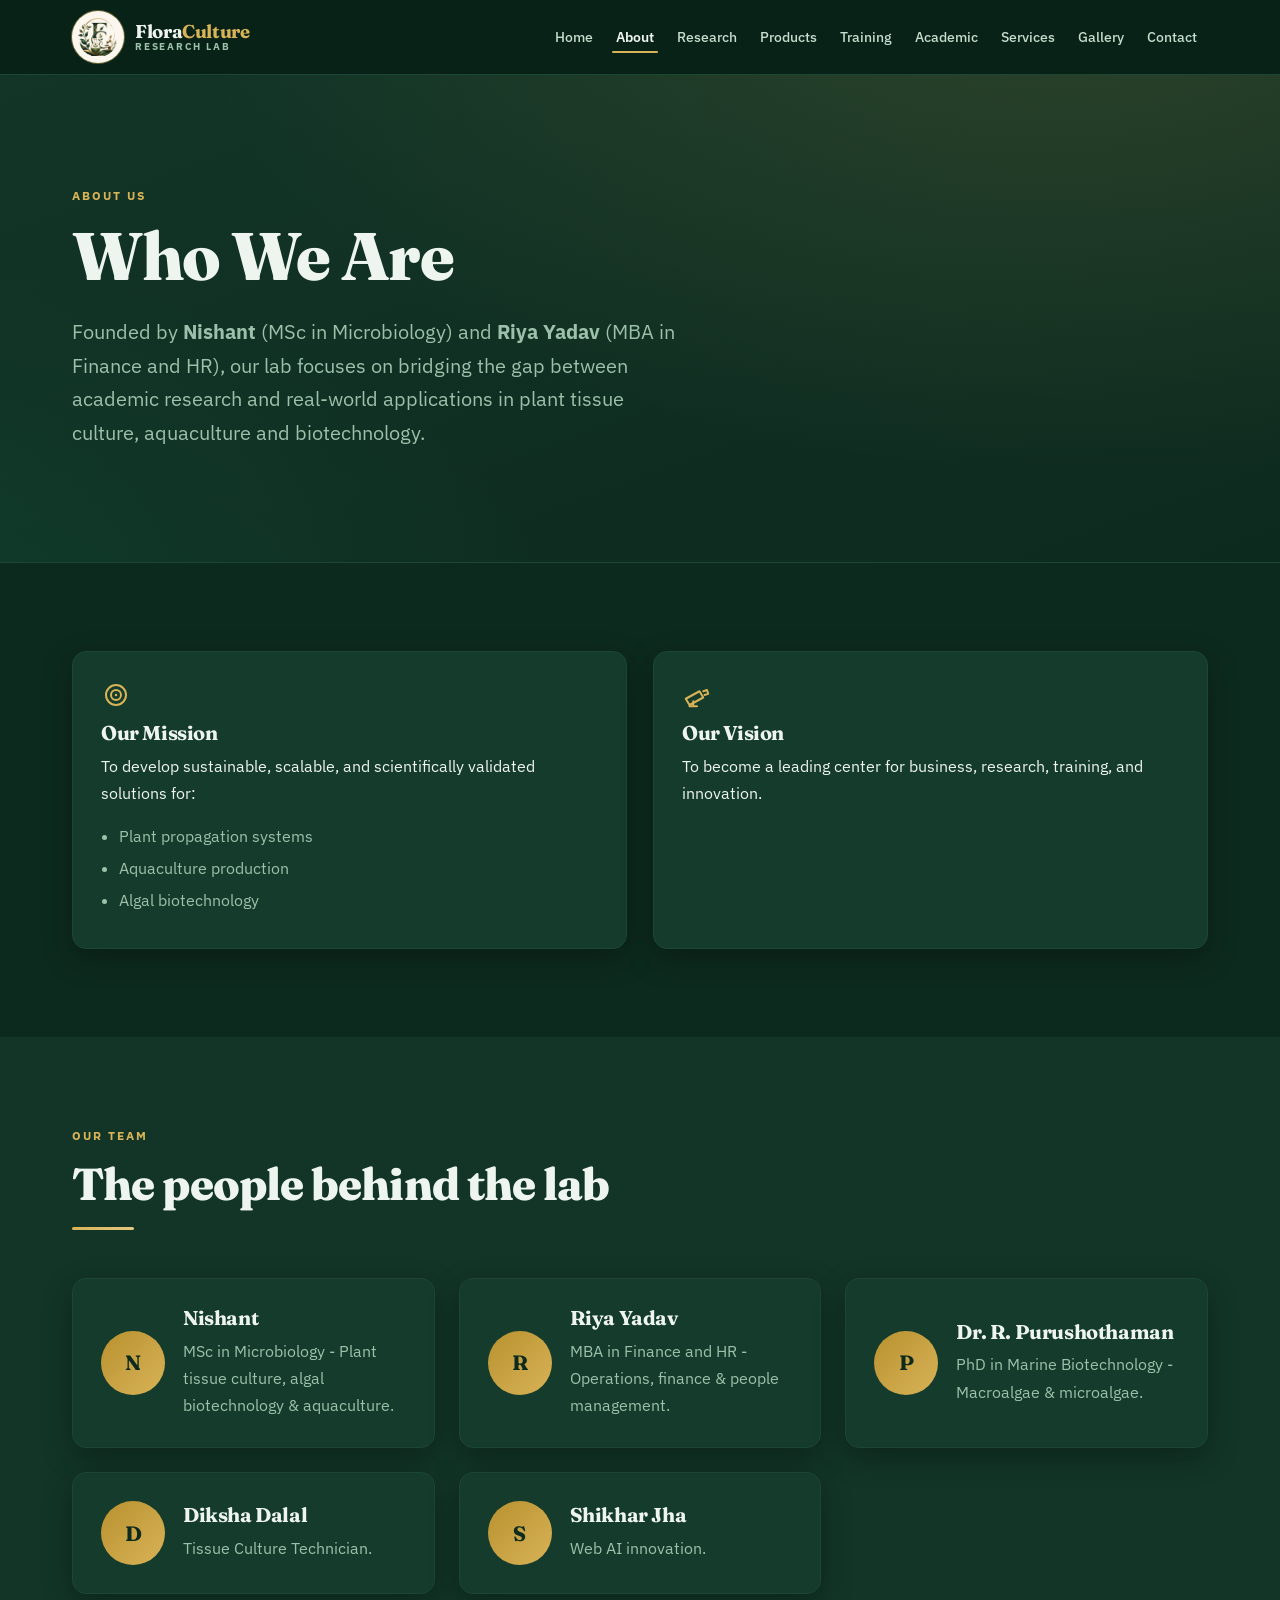
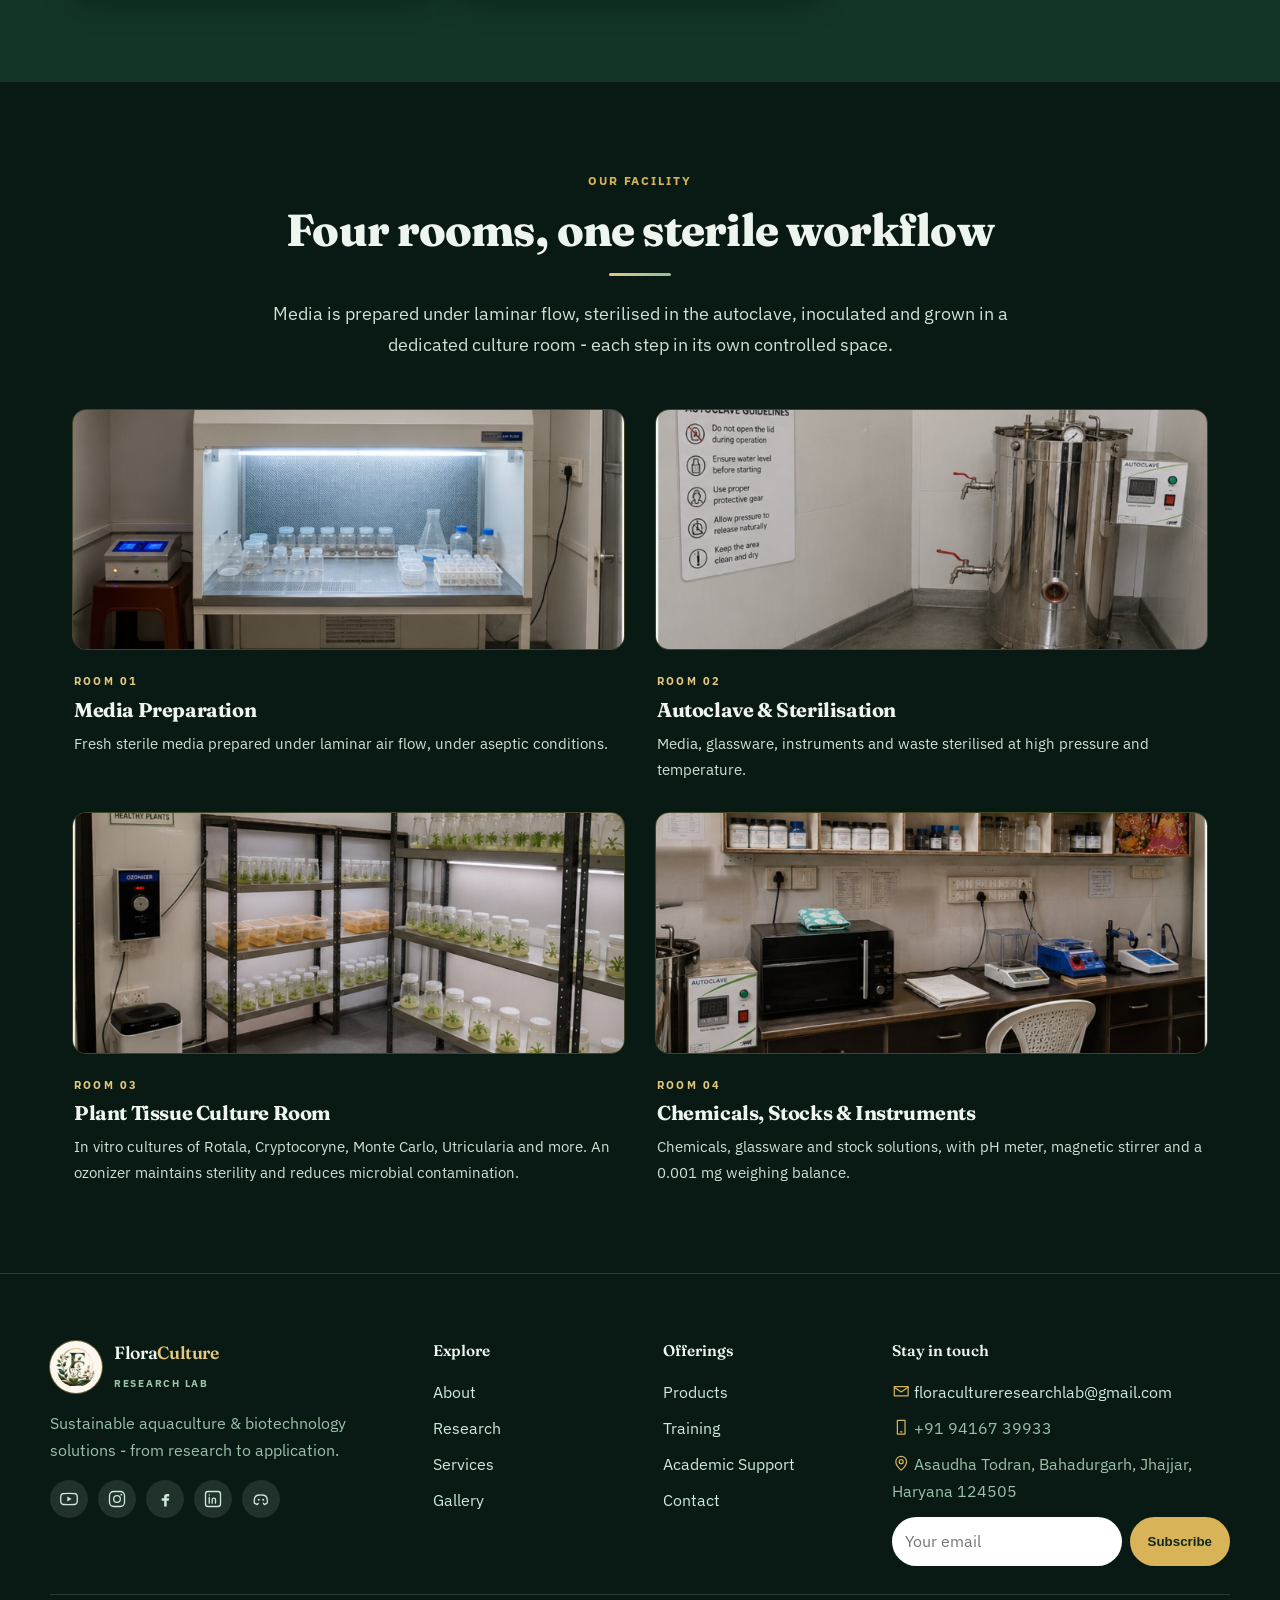
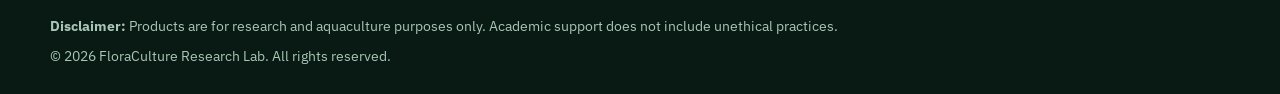
==== commit ec105560: "Removed bsnl theme added products" ====
--- a/about.html
+++ b/about.html
@@ -11,7 +11,7 @@
   <link rel="preconnect" href="https://fonts.gstatic.com" crossorigin />
   <link rel="stylesheet" href="https://fonts.googleapis.com/css2?family=Fraunces:opsz,wght@9..144,500;9..144,600;9..144,700&family=IBM+Plex+Sans:wght@400;500;600;700&display=swap" />
   <link rel="stylesheet" href="assets/css/theme.css?v=1" />
-  <link rel="stylesheet" href="assets/css/styles.css?v=15" />
+  <link rel="stylesheet" href="assets/css/styles.css?v=18" />
 </head>
 <body>
 <svg xmlns="http://www.w3.org/2000/svg" style="display:none" aria-hidden="true">
--- a/assets/css/styles.css
+++ b/assets/css/styles.css
@@ -37,7 +37,13 @@
   background: linear-gradient(135deg, var(--green), var(--teal));
   display: grid; place-items: center; color: #fff; font-size: 1.2rem;
 }
-.brand-logo { height: 54px; width: auto; display: block; flex: none; }
+/* Header and footer marks share one treatment: the emblem is dark green, so it
+   needs a light disc to read on the canopy ground. */
+.brand-logo, .footer-logo img {
+  width: 52px; height: 52px; flex: none; display: block;
+  object-fit: contain; padding: 6px; border-radius: 50%;
+  background: var(--cream); box-shadow: 0 0 0 1px rgba(216,179,87,.45);
+}
 .brand-text { display: flex; flex-direction: column; line-height: 1.05; }
 .brand-text .bt-name { font-size: 1.16rem; font-weight: 700; color: var(--ink); letter-spacing: -.02em;
   font-family: var(--display); }
@@ -45,15 +51,13 @@
 .brand-text .bt-sub { font-size: .62rem; font-weight: 700; letter-spacing: .18em;
   text-transform: uppercase; color: var(--muted); }
 @media (max-width: 560px) {
-  .brand-logo { height: 44px; }
+  .brand-logo { width: 44px; height: 44px; }
   .brand-text .bt-name { font-size: 1rem; }
   .brand-text .bt-sub { font-size: .56rem; letter-spacing: .14em; }
 }
 @media (max-width: 380px) { .brand-text { display: none; } }
 .footer-logo { display: flex; align-items: center; gap: 12px; text-decoration: none; }
-.footer-logo img { height: 52px; width: auto; display: block; flex: none;
-  background: var(--cream); border-radius: 50%; padding: 6px;
-  box-shadow: 0 0 0 1px rgba(216,179,87,.45); }
+
 .footer-logo .bt-name { font-size: 1.1rem; font-weight: 600; color: var(--ink);
   letter-spacing: -.02em; font-family: var(--display); }
 .footer-logo .bt-name em { font-style: normal; color: var(--gold-light); }
@@ -97,12 +101,24 @@
   .nav-links {
     display: none; position: absolute; left: 0; right: 0; top: 100%;
     flex-direction: column; align-items: stretch; gap: 0;
-    background: var(--panel); border-bottom: 1px solid var(--line); padding: 8px 16px 16px;
+    background: var(--deep); border-top: 1px solid var(--line);
+    border-bottom: 1px solid var(--line); padding: 6px 0 10px;
+    box-shadow: var(--shadow-lg);
   }
   .nav-links.open { display: flex; }
-  .nav-links a { padding: 13px 10px; margin: 0; border-radius: 8px; }
+  /* Full-bleed rows: a chip sized to the word looks stranded in a full-width sheet. */
+  .nav-links li { border-bottom: 1px solid rgba(255,255,255,.045); }
+  .nav-links li:last-child { border-bottom: 0; }
+  .nav-links a {
+    display: block; padding: 14px 22px; margin: 0; border-radius: 0;
+    border-left: 3px solid transparent; font-size: .98rem;
+  }
   .nav-links a::after { display: none; }
-  .nav-links a.active { background: var(--card); color: var(--gold); }
+  .nav-links a:hover { background: rgba(255,255,255,.04); }
+  .nav-links a.active {
+    background: rgba(216,179,87,.09); border-left-color: var(--gold);
+    color: var(--gold); font-weight: 600;
+  }
   .site-header { position: relative; }
 }
 
@@ -521,3 +537,37 @@
     transition-duration: .01ms !important; scroll-behavior: auto !important;
   }
 }
+
+/* ---------- Product index cards + product tables ---------- */
+.prod-link { display: block; text-decoration: none; color: inherit; }
+.prod-link .arrow-link { margin-top: 12px; }
+.media-card.is-soon { position: relative; background: var(--panel); border-style: dashed; }
+.media-card.is-soon .thumb { opacity: .45; filter: saturate(.6); }
+.media-card.is-soon .soon-tag { top: 14px; right: 14px; z-index: 2; }
+
+.prod-table { width: 100%; border-collapse: collapse; font-size: .95rem; }
+.prod-table th {
+  text-align: left; padding: 12px 14px; font-size: .68rem; letter-spacing: .16em;
+  text-transform: uppercase; color: var(--muted); font-weight: 600;
+  border-bottom: 1px solid var(--line);
+}
+.prod-table td { padding: 12px 14px; border-bottom: 1px solid var(--line); vertical-align: middle; }
+.prod-table tr:hover td { background: var(--card); }
+.prod-table code {
+  font-family: ui-monospace, SFMono-Regular, Menlo, monospace; font-size: .78rem;
+  color: var(--gold); background: rgba(216,179,87,.1); border: 1px solid rgba(216,179,87,.28);
+  border-radius: 5px; padding: 3px 8px; white-space: nowrap;
+}
+.prod-table b { font-style: italic; font-weight: 600; color: var(--ink); }
+.prod-table td span { color: var(--muted); font-size: .88rem; font-style: normal; }
+.prod-table .mini { width: 54px; height: 40px; object-fit: cover; border-radius: 6px; }
+.prod-table .dash { color: var(--line); }
+.page-hero .eyebrow a { color: var(--muted); text-decoration: none; }
+.page-hero .eyebrow a:hover { color: var(--gold); }
+ul.tick { list-style: none; padding: 0; margin: 0; }
+ul.tick li { padding: 8px 0 8px 22px; position: relative; border-bottom: 1px solid var(--line); }
+ul.tick li:last-child { border-bottom: 0; }
+ul.tick li::before {
+  content: ""; position: absolute; left: 4px; top: 17px;
+  width: 6px; height: 6px; border-radius: 50%; background: var(--gold);
+}
